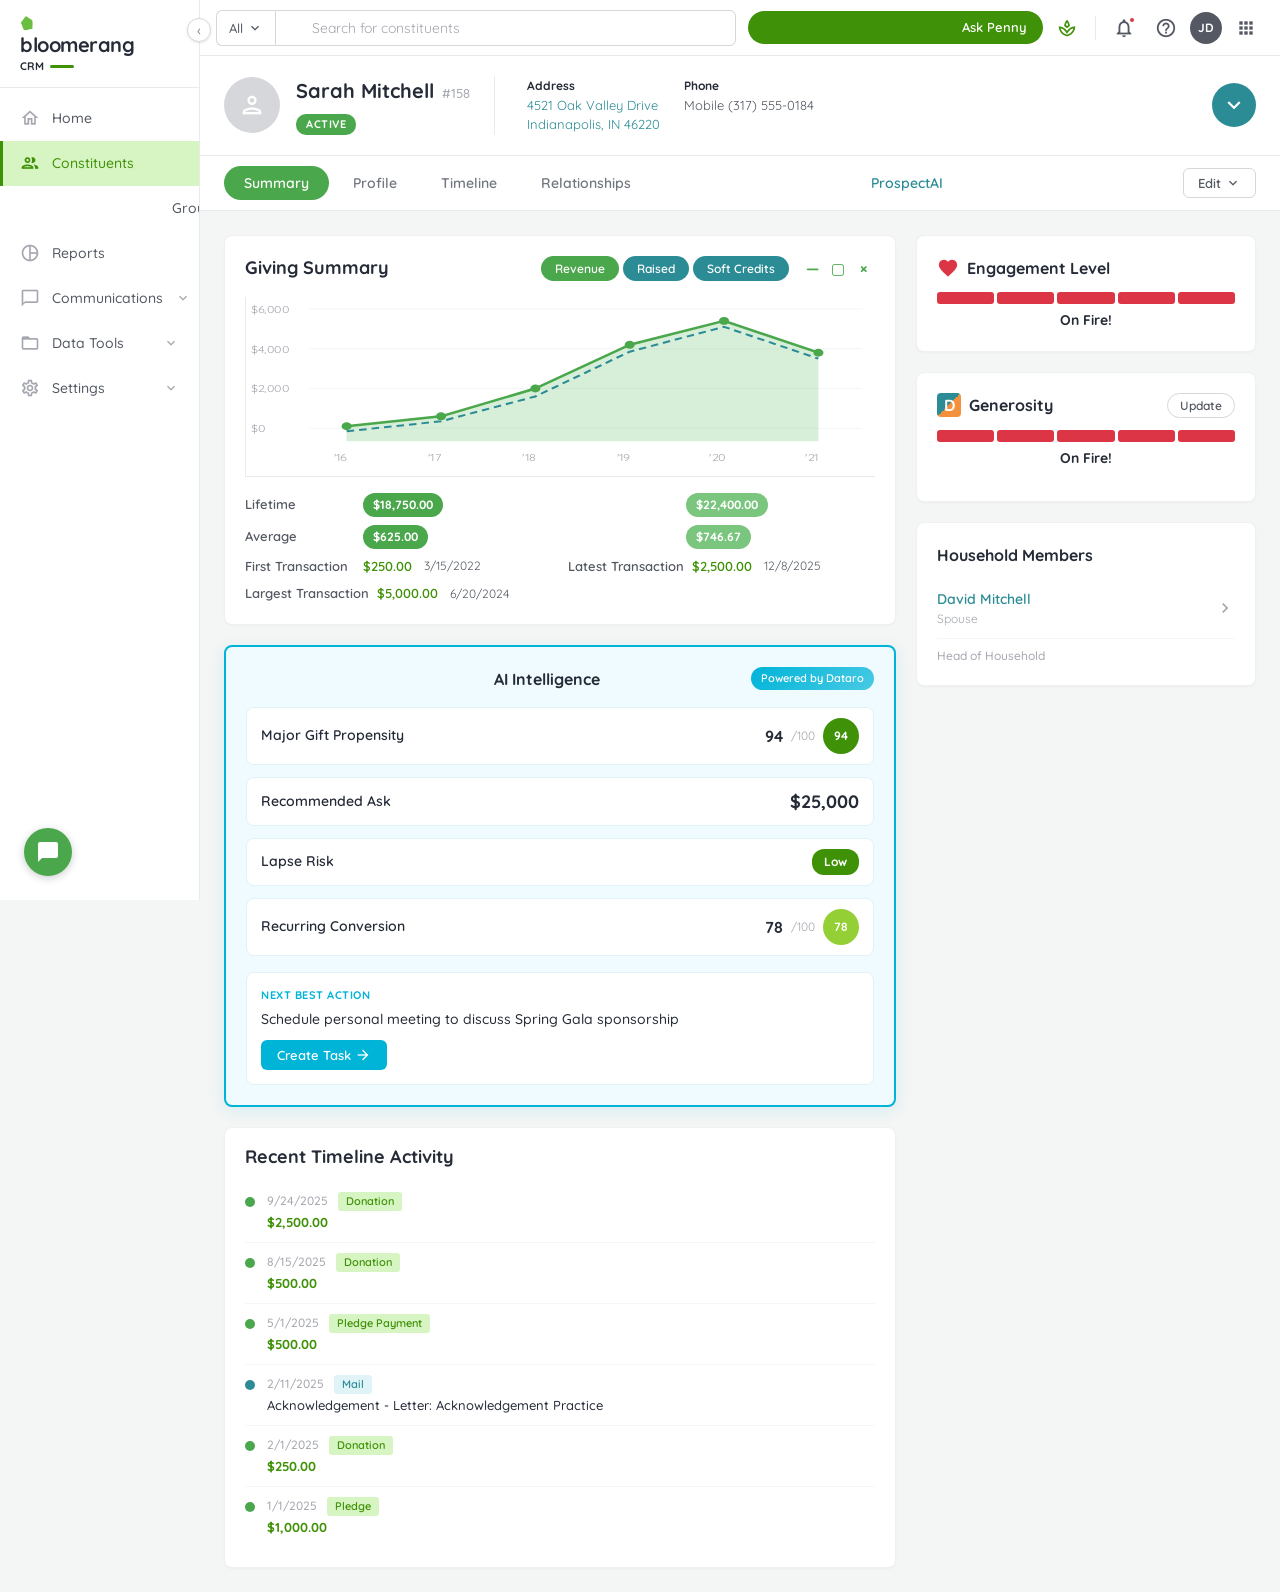
==== prototype/02_constituent.html @ a8619031 "Merge remote-tracking branch 'origin/claude/determined-albattani' into main" ====
<!DOCTYPE html>
<html lang="en">
<head>
<meta charset="UTF-8">
<meta name="viewport" content="width=device-width, initial-scale=1.0">
<title>Sarah Mitchell - Constituent | Bloomerang CRM</title>
<link href="https://fonts.googleapis.com/css2?family=Quicksand:wght@300;400;500;600;700&display=swap" rel="stylesheet">
<link href="https://fonts.googleapis.com/icon?family=Material+Icons+Outlined" rel="stylesheet">
<style>
/* ── RESET ── */
*, *::before, *::after { box-sizing: border-box; margin: 0; padding: 0; }
html { font-size: 16px; -webkit-font-smoothing: antialiased; }
body { font-family: 'Quicksand', system-ui, -apple-system, sans-serif; background: #f4f5f5; color: #252b37; line-height: 1.5; overflow-x: hidden; }
a { color: inherit; text-decoration: none; }
button { font-family: inherit; cursor: pointer; border: none; background: none; }
ul { list-style: none; }

/* ── SIDEBAR ── */
.sidebar {
  position: fixed; top: 0; left: 0; bottom: 0; width: 200px;
  background: #fff; border-right: 1px solid #e9eaeb; z-index: 1030;
  display: flex; flex-direction: column; transition: width 0.3s ease;
}
.sidebar-logo { padding: 16px 20px 12px; border-bottom: 1px solid #e9eaeb; }
.sidebar-logo .logo-text {
  font-size: 20px; font-weight: 700; color: #252b37; letter-spacing: -0.5px;
  position: relative; display: inline-block; padding-top: 14px;
}
.sidebar-logo .logo-text::before {
  content: '';
  position: absolute; top: 0; left: 1px;
  width: 12px; height: 14px;
  background: #6abf40;
  clip-path: polygon(50% 0%, 100% 40%, 85% 100%, 15% 100%, 0% 40%);
  transform: rotate(-10deg);
}
.sidebar-logo .logo-sub {
  font-size: 11px; font-weight: 700; color: #252b37; display: flex; align-items: center; gap: 6px; margin-top: -2px;
}
.sidebar-logo .logo-sub .bar { width: 24px; height: 3px; background: #3f9107; border-radius: 2px; }
.sidebar-collapse {
  position: absolute; top: 18px; right: -12px; width: 24px; height: 24px;
  background: #fff; border: 1px solid #d5d7da; border-radius: 50%;
  display: flex; align-items: center; justify-content: center; font-size: 14px; color: #717680;
  box-shadow: 0 1px 3px rgba(0,0,0,0.1); z-index: 10;
}
.sidebar-nav { flex: 1; padding: 8px 0; overflow-y: auto; }
.sidebar-nav li { position: relative; }
.sidebar-nav li a {
  display: flex; align-items: center; gap: 12px; padding: 12px 20px;
  font-size: 14px; font-weight: 500; color: #535862; transition: all 0.15s ease;
}
.sidebar-nav li a:hover { background: #f4f5f5; }
.sidebar-nav li a .material-icons-outlined { font-size: 20px; color: #a4a7ae; }
.sidebar-nav li.active a {
  background: #d7f5c3; color: #3f9107; border-left: 3px solid #3f9107;
  padding-left: 17px;
}
.sidebar-nav li.active a .material-icons-outlined { color: #3f9107; }
.sidebar-nav li a .chevron { margin-left: auto; font-size: 16px; color: #a4a7ae; }

/* ── TOP HEADER ── */
.top-header {
  position: fixed; top: 0; left: 200px; right: 0; height: 56px;
  background: #fff; border-bottom: 1px solid #e9eaeb; z-index: 1020;
  display: flex; align-items: center; padding: 0 16px; gap: 12px;
}
.search-wrapper {
  display: flex; align-items: center; flex: 1; max-width: 520px; gap: 0;
}
.search-type {
  padding: 7px 12px; border: 1px solid #d5d7da; border-right: none;
  border-radius: 6px 0 0 6px; background: #fff; font-size: 13px;
  color: #535862; display: flex; align-items: center; gap: 4px; height: 36px;
  font-family: inherit; font-weight: 500;
}
.search-bar {
  flex: 1; height: 36px; border: 1px solid #d5d7da; border-radius: 0 6px 6px 0;
  padding: 0 12px 0 36px; font-size: 14px; font-family: inherit;
  background: #fff; color: #252b37; position: relative;
}
.search-bar::placeholder { color: #a4a7ae; }
.search-icon {
  position: absolute; left: 168px; top: 50%; transform: translateY(-50%);
  color: #a4a7ae; font-size: 18px; pointer-events: none;
}
.header-right { display: flex; align-items: center; gap: 6px; margin-left: auto; }
.header-icon-btn {
  width: 36px; height: 36px; border-radius: 50%; display: flex;
  align-items: center; justify-content: center; color: #535862; position: relative;
}
.header-icon-btn:hover { background: #f4f5f5; }
.header-icon-btn .material-icons-outlined { font-size: 22px; }
.header-icon-btn.bloom-logo .material-icons-outlined { color: #3f9107; font-size: 20px; }
.notif-dot {
  position: absolute; top: 6px; right: 6px; width: 8px; height: 8px;
  background: #dc3545; border-radius: 50%; border: 2px solid #fff;
}
.ask-penny-btn {
  display: flex; align-items: center; gap: 6px; padding: 7px 16px;
  background: #3f9107; color: #fff; border-radius: 20px; font-size: 13px;
  font-weight: 600; font-family: inherit; transition: background 0.15s;
}
.ask-penny-btn:hover { background: #357a06; }
.ask-penny-btn .sparkle { font-size: 16px; }
.avatar-btn {
  width: 32px; height: 32px; border-radius: 50%; background: #535862;
  color: #fff; display: flex; align-items: center; justify-content: center;
  font-size: 12px; font-weight: 700;
}
.apps-grid-btn .material-icons-outlined { font-size: 20px; }

/* ── MAIN CONTENT ── */
.main-content {
  margin-left: 200px; margin-top: 56px; min-height: calc(100vh - 56px);
}

/* ── CONSTITUENT HEADER ── */
.constituent-header {
  background: #fff; border-bottom: 1px solid #e9eaeb; padding: 20px 24px;
  display: flex; align-items: center; gap: 16px;
}
.profile-avatar {
  width: 56px; height: 56px; border-radius: 50%; background: #d5d7da;
  display: flex; align-items: center; justify-content: center; flex-shrink: 0;
}
.profile-avatar .material-icons-outlined { font-size: 28px; color: #fff; }
.profile-info-name { flex: 0 0 auto; min-width: 160px; padding-right: 24px; border-right: 1px solid #e9eaeb; }
.profile-name-row { display: flex; align-items: baseline; gap: 8px; margin-bottom: 4px; }
.profile-name { font-size: 20px; font-weight: 700; color: #252b37; }
.profile-id { font-size: 13px; color: #a4a7ae; font-weight: 500; }
.profile-badge {
  display: inline-block; padding: 2px 10px; border-radius: 10px;
  font-size: 11px; font-weight: 700; color: #fff; text-transform: uppercase;
  letter-spacing: 0.5px;
}
.profile-badge.active { background: #4AA74B; }
.profile-badge.prospective { background: #2B8C96; }
.profile-detail-columns {
  display: flex; align-items: flex-start; gap: 24px; flex: 1; padding: 0 16px;
}
.profile-detail-col { font-size: 13px; color: #535862; line-height: 1.4; }
.profile-detail-col .label { font-size: 12px; font-weight: 700; color: #252b37; margin-bottom: 2px; }
.profile-detail-col a { color: #2B8C96; }
.profile-detail-col .bad-addr {
  display: inline-flex; align-items: center; gap: 3px;
  color: #dc3545; font-size: 12px; font-weight: 600;
}
.profile-dropdown {
  width: 44px; height: 44px; border-radius: 50%; background: #2B8C96;
  color: #fff; display: flex; align-items: center; justify-content: center;
  flex-shrink: 0; margin-left: auto;
}
.profile-dropdown .material-icons-outlined { font-size: 26px; }

/* ── TABS ── */
.tabs-bar {
  background: #fff; padding: 0 24px; display: flex; align-items: center;
  border-bottom: 1px solid #e9eaeb;
}
.tabs-list { display: flex; gap: 4px; padding: 10px 0; }
.tab-btn {
  padding: 8px 20px; border-radius: 20px; font-size: 14px; font-weight: 600;
  color: #717680; background: none; font-family: inherit; transition: all 0.15s;
}
.tab-btn:hover { background: #f4f5f5; color: #535862; }
.tab-btn.active { background: #4AA74B; color: #fff; }
.tab-btn.active:hover { background: #3f9107; }
.tab-btn.dataro-tab { color: #2B8C96; font-weight: 600; display: flex; align-items: center; gap: 4px; }
.tab-btn.dataro-tab .material-icons-outlined { color: #2B8C96; }
.tab-btn.dataro-tab.active { background: #2B8C96; color: #fff; }
.tab-btn.dataro-tab.active .material-icons-outlined { color: #fff; }
.tabs-right { margin-left: auto; display: flex; align-items: center; gap: 8px; }
.edit-dropdown-btn {
  padding: 6px 14px; border: 1px solid #d5d7da; border-radius: 6px;
  font-size: 13px; font-weight: 600; color: #535862; background: #fff;
  display: flex; align-items: center; gap: 4px; font-family: inherit;
}
.edit-dropdown-btn:hover { background: #f4f5f5; }

/* ── TAB PANELS ── */
.tab-panel { display: none; }
.tab-panel.active { display: block; }

/* ── SUMMARY TAB ── */
.summary-layout {
  display: grid; grid-template-columns: 1fr 340px; gap: 20px;
  padding: 24px; max-width: 1200px;
}

/* ── CARD BASE ── */
.card {
  background: #fff; border: 1px solid rgba(0,0,0,0.06); border-radius: 8px;
  box-shadow: 0 1px 2px rgba(0,0,0,0.03);
  padding: 20px; margin-bottom: 20px;
}
.card:last-child { margin-bottom: 0; }
.card-header {
  display: flex; align-items: center; justify-content: space-between;
  margin-bottom: 16px; line-height: 1;
}
.card-title { font-size: 18px; font-weight: 700; color: #252b37; }
.card-controls { display: flex; gap: 4px; }
.card-ctrl-btn {
  width: 22px; height: 22px; border-radius: 3px; display: flex;
  align-items: center; justify-content: center; color: #4AA74B; font-size: 15px; font-weight: 700;
  line-height: 1;
}
.card-ctrl-btn:hover { background: #d7f5c3; }

/* ── GIVING SUMMARY ── */
.toggle-pills { display: flex; gap: 4px; }
.toggle-pill {
  padding: 5px 14px; border-radius: 16px; font-size: 12px; font-weight: 600;
  color: #fff; font-family: inherit;
}
.toggle-pill.revenue { background: #4AA74B; }
.toggle-pill.raised { background: #2B8C96; }
.toggle-pill.soft-credits { background: #2B8C96; }

.chart-area {
  width: 100%; height: 180px; margin: 16px 0; position: relative;
  border-bottom: 1px solid #e9eaeb; border-left: 1px solid #e9eaeb;
}
.chart-svg { width: 100%; height: 100%; }

.metrics-grid {
  display: grid; grid-template-columns: 1fr 1fr; gap: 8px 16px; margin-top: 16px;
}
.metric-row { display: flex; align-items: center; gap: 8px; font-size: 13px; }
.metric-label { color: #535862; font-weight: 600; min-width: 110px; }
.metric-badge {
  padding: 3px 10px; border-radius: 12px; font-size: 12px; font-weight: 700;
  color: #fff;
}
.metric-badge.dark { background: #4AA74B; }
.metric-badge.light { background: #7BC67E; }
.metric-text { color: #3f9107; font-weight: 600; font-size: 13px; }
.metric-date { color: #535862; font-weight: 400; font-size: 12px; margin-left: 4px; }

/* ── DATARO INTELLIGENCE ── */
.dataro-card {
  background: #F0FBFF; border: 2px solid #00B4D8;
  border-radius: 8px; padding: 20px; margin-bottom: 20px;
  box-shadow: 0 4px 16px rgba(0,180,216,0.12);
}
.dataro-header {
  display: flex; align-items: center; gap: 8px; margin-bottom: 16px;
}
.dataro-header .sparkle-icon { font-size: 20px; color: #00B4D8; }
.dataro-header .title { font-size: 16px; font-weight: 700; color: #252b37; }
.dataro-badge {
  margin-left: auto; padding: 3px 10px; border-radius: 12px;
  background: linear-gradient(135deg, #00B4D8, #48CAE4);
  color: #fff; font-size: 11px; font-weight: 600;
}
.score-rows { display: flex; flex-direction: column; gap: 12px; }
.score-row {
  display: flex; align-items: center; justify-content: space-between;
  padding: 10px 14px; background: #fff; border-radius: 8px;
  border: 1px solid #e0f4f8;
}
.score-row .score-label { font-size: 14px; font-weight: 600; color: #252b37; }
.score-row .score-value { display: flex; align-items: center; gap: 8px; }
.score-circle {
  width: 36px; height: 36px; border-radius: 50%; display: flex;
  align-items: center; justify-content: center; font-size: 12px; font-weight: 700; color: #fff;
}
.score-circle.high { background: #3f9107; }
.score-circle.medium { background: #94cf35; }
.score-num { font-size: 16px; font-weight: 700; color: #252b37; }
.score-max { font-size: 12px; color: #a4a7ae; }
.score-pill {
  padding: 4px 12px; border-radius: 12px; font-size: 12px; font-weight: 700;
}
.score-pill.green { background: #3f9107; color: #fff; }
.score-amount { font-size: 18px; font-weight: 700; color: #252b37; }
.nba-box {
  margin-top: 16px; padding: 14px; background: #fff; border-radius: 8px;
  border: 1px solid #e0f4f8;
}
.nba-box .nba-label { font-size: 11px; color: #00B4D8; font-weight: 700; text-transform: uppercase; letter-spacing: 0.5px; margin-bottom: 6px; }
.nba-box .nba-text { font-size: 14px; color: #252b37; font-weight: 500; margin-bottom: 10px; }
.nba-btn {
  padding: 7px 16px; background: #00B4D8; color: #fff; border-radius: 6px;
  font-size: 13px; font-weight: 600; font-family: inherit; display: inline-flex;
  align-items: center; gap: 4px;
}
.nba-btn:hover { background: #0096B4; }

/* ── TIMELINE ACTIVITY ── */
.timeline-entry {
  display: flex; align-items: flex-start; gap: 12px; padding: 10px 0;
  border-bottom: 1px solid #f4f5f5;
}
.timeline-entry:last-child { border-bottom: none; }
.timeline-dot {
  width: 10px; height: 10px; border-radius: 50%; flex-shrink: 0; margin-top: 5px;
}
.timeline-dot.green { background: #4AA74B; }
.timeline-dot.teal { background: #2B8C96; }
.timeline-dot.blue { background: #2a80e4; }
.timeline-content { flex: 1; min-width: 0; }
.timeline-date-label { display: flex; align-items: center; gap: 10px; margin-bottom: 2px; }
.timeline-date { font-size: 12px; color: #a4a7ae; font-weight: 500; }
.timeline-type-badge {
  display: inline-block; padding: 1px 8px; border-radius: 3px; font-size: 11px; font-weight: 600;
}
.timeline-type-badge.donation { background: #d7f5c3; color: #3f9107; }
.timeline-type-badge.mail { background: #e0f4f8; color: #2B8C96; }
.timeline-type-badge.pledge { background: #d7f5c3; color: #3f9107; }
.timeline-desc { font-size: 13px; color: #252b37; font-weight: 500; }
.timeline-amount { color: #3f9107; font-weight: 700; }

/* ── RIGHT COLUMN WIDGETS ── */
.engagement-widget .eng-header {
  display: flex; align-items: center; gap: 8px; margin-bottom: 12px;
}
.eng-header .heart { color: #dc3545; font-size: 22px; }
.eng-header .title { font-size: 16px; font-weight: 700; color: #252b37; }
.eng-meter { display: flex; gap: 3px; margin-bottom: 6px; }
.eng-segment {
  flex: 1; height: 12px; border-radius: 3px; background: #e9eaeb;
}
.eng-segment.filled { background: #dc3545; }
.eng-segment.filled.cool { background: #2B8C96; }
.eng-status { font-size: 14px; font-weight: 700; color: #252b37; text-align: center; }

.generosity-widget .gen-header {
  display: flex; align-items: center; gap: 8px; margin-bottom: 12px;
}
.gen-header .ds-icon {
  width: 24px; height: 24px; border-radius: 4px; font-size: 16px; font-weight: 900;
  display: flex; align-items: center; justify-content: center;
  background: linear-gradient(135deg, #2B8C96 50%, #f4913c 50%); color: #fff;
}
.gen-header .title { font-size: 16px; font-weight: 700; color: #252b37; }
.gen-header .update-btn {
  margin-left: auto; padding: 4px 12px; border: 1px solid #d5d7da;
  border-radius: 16px; font-size: 12px; font-weight: 600; color: #535862;
  font-family: inherit;
}
.gen-header .update-btn:hover { background: #f4f5f5; }
.gen-meter { display: flex; gap: 3px; margin-bottom: 6px; }
.gen-segment {
  flex: 1; height: 12px; border-radius: 3px; background: #e9eaeb;
}
.gen-segment.filled { background: #dc3545; }
.gen-status { font-size: 14px; font-weight: 700; color: #252b37; text-align: center; margin-bottom: 12px; }
.gen-cta {
  display: block; width: 100%; padding: 10px; background: #2B8C96; color: #fff;
  border-radius: 6px; font-size: 14px; font-weight: 600; text-align: center;
  font-family: inherit;
}
.gen-cta:hover { background: #24757d; }

.household-widget .hh-header { font-size: 16px; font-weight: 700; color: #252b37; margin-bottom: 12px; }
.hh-member {
  display: flex; align-items: center; justify-content: space-between;
  padding: 10px 0; border-bottom: 1px solid #f4f5f5;
}
.hh-member-info .hh-name { font-size: 14px; font-weight: 600; color: #2B8C96; }
.hh-member-info .hh-rel { font-size: 12px; color: #a4a7ae; }
.hh-arrow { color: #a4a7ae; font-size: 20px; }
.hh-label { font-size: 12px; color: #a4a7ae; font-weight: 500; margin-top: 8px; }

/* ── FLOATING CHAT BUTTON ── */
.floating-chat-btn {
  position: fixed; bottom: 24px; left: 24px; width: 48px; height: 48px;
  border-radius: 50%; background: #4AA74B; color: #fff;
  display: flex; align-items: center; justify-content: center;
  box-shadow: 0 2px 8px rgba(0,0,0,0.2); z-index: 1040;
  border: none; cursor: pointer;
}
.floating-chat-btn:hover { background: #3f9107; }
.floating-chat-btn .material-icons-outlined { font-size: 24px; }

/* ── PROSPECT AI TAB ── */
.prospect-ai-layout { padding: 24px; max-width: 900px; }
.pai-header-card {
  background: linear-gradient(135deg, #F0FBFF 0%, #e6f7ff 100%);
  border: 2px solid #00B4D8; border-radius: 12px; padding: 24px;
  margin-bottom: 24px; position: relative;
  box-shadow: 0 4px 16px rgba(0,180,216,0.12);
}
.pai-header-card .pai-brand {
  display: flex; align-items: center; gap: 8px; margin-bottom: 12px;
}
.pai-header-card .pai-brand .sparkle { font-size: 28px; color: #00B4D8; }
.pai-header-card .pai-brand .title { font-size: 22px; font-weight: 700; color: #023E58; }
.pai-header-card .pai-brand .badge {
  margin-left: auto; padding: 4px 12px; border-radius: 12px;
  background: linear-gradient(135deg, #00B4D8, #48CAE4); color: #fff;
  font-size: 12px; font-weight: 600;
}
.pai-header-card .pai-subtitle { font-size: 14px; color: #535862; line-height: 1.6; }

.pai-section {
  background: #fff; border: 1px solid rgba(0,0,0,0.06); border-radius: 8px;
  box-shadow: 0 1px 2px rgba(0,0,0,0.03);
  margin-bottom: 16px;
}
.pai-section-header {
  padding: 14px 20px; display: flex; align-items: center; gap: 10px;
  cursor: pointer; user-select: none;
}
.pai-section-header:hover { background: #f8f9fa; }
.pai-section-header .material-icons-outlined { color: #00B4D8; font-size: 20px; }
.pai-section-header .section-title { font-size: 15px; font-weight: 700; color: #252b37; flex: 1; }
.pai-section-header .expand-icon { color: #a4a7ae; font-size: 20px; transition: transform 0.2s; }
.pai-section-header.open .expand-icon { transform: rotate(180deg); }
.pai-section-body { padding: 0 20px 16px; font-size: 14px; color: #535862; line-height: 1.6; }
.pai-section-body .source-link {
  color: #00B4D8; font-size: 11px; vertical-align: super; cursor: pointer; margin-left: 2px;
  position: relative; display: inline-block;
}
.pai-section-body .source-link .material-icons-outlined { font-size: 12px; }
.pai-section-body .source-link .source-tooltip {
  display: none; position: absolute; bottom: calc(100% + 6px); left: 50%; transform: translateX(-50%);
  background: #1a1d23; color: #fff; font-size: 12px; font-weight: 400; line-height: 1.4;
  padding: 8px 12px; border-radius: 8px; white-space: nowrap; z-index: 100;
  box-shadow: 0 4px 12px rgba(0,0,0,0.2); pointer-events: none;
}
.pai-section-body .source-link .source-tooltip::after {
  content: ''; position: absolute; top: 100%; left: 50%; transform: translateX(-50%);
  border: 5px solid transparent; border-top-color: #1a1d23;
}
.pai-section-body .source-link:hover .source-tooltip { display: block; }
.pai-section-body ul { padding-left: 18px; list-style: disc; }
.pai-section-body ul li { margin-bottom: 4px; }
.pai-section-body .tag {
  display: inline-block; padding: 2px 10px; border-radius: 12px;
  font-size: 12px; font-weight: 600; margin: 2px 4px 2px 0;
}
.pai-section-body .tag.green { background: #d7f5c3; color: #3f9107; }
.pai-section-body .tag.teal { background: #e0f4f8; color: #00B4D8; }
.pai-section-body .tag.gray { background: #f4f5f5; color: #535862; }
.pai-detail-row {
  display: flex; justify-content: space-between; padding: 6px 0;
  border-bottom: 1px solid #f4f5f5;
}
.pai-detail-row:last-child { border-bottom: none; }
.pai-detail-row .key { font-weight: 600; color: #252b37; }
.pai-detail-row .val { color: #535862; }
.pai-affinity-bar { display: flex; align-items: center; gap: 8px; margin: 4px 0; }
.pai-affinity-bar .bar-wrap { flex: 1; height: 8px; background: #e9eaeb; border-radius: 4px; max-width: 160px; }
.pai-affinity-bar .bar-fill { height: 100%; border-radius: 4px; background: #00B4D8; }
.pai-affinity-bar .pct { font-size: 13px; font-weight: 700; color: #252b37; min-width: 36px; }
.pai-article {
  padding: 10px 0; border-bottom: 1px solid #f4f5f5;
}
.pai-article:last-child { border-bottom: none; }
.pai-article .article-title { font-weight: 600; color: #00B4D8; cursor: pointer; }
.pai-article .article-meta { font-size: 12px; color: #a4a7ae; margin-top: 2px; }

.pai-footer {
  display: flex; align-items: center; gap: 12px; margin-top: 20px;
  padding-top: 16px; border-top: 1px solid #e9eaeb;
}
.pai-footer .btn-teal-outline {
  padding: 8px 20px; border: 2px solid #00B4D8; color: #00B4D8;
  border-radius: 6px; font-size: 13px; font-weight: 600; font-family: inherit;
}
.pai-footer .btn-teal-outline:hover { background: #F0FBFF; }
.pai-footer .btn-gray {
  padding: 8px 20px; border: 1px solid #d5d7da; color: #535862;
  border-radius: 6px; font-size: 13px; font-weight: 600; font-family: inherit; background: #fff;
}
.pai-footer .btn-gray:hover { background: #f4f5f5; }
.pai-footer .updated { margin-left: auto; font-size: 12px; color: #a4a7ae; }

/* ── PROFILE TAB PLACEHOLDER ── */
.placeholder-tab { padding: 60px 24px; text-align: center; color: #a4a7ae; font-size: 16px; }

/* ── HAMBURGER (hidden by default) ── */
.hamburger {
  display: none; align-items: center; justify-content: center;
  width: 44px; height: 44px; font-size: 24px; color: #535862;
  background: none; border: none; cursor: pointer; flex-shrink: 0;
  border-radius: 6px; transition: background .15s;
}
.hamburger:hover { background: #f4f5f5; }
.sidebar-overlay { display: none; position: fixed; inset: 0; background: rgba(0,0,0,0.3); z-index: 1999; }

/* ── RESPONSIVE ── */
@media (max-width: 768px) {
  .sidebar { width: 64px; }
  .sidebar .logo-text, .sidebar-nav li a span, .sidebar-nav li a .chevron, .sidebar-logo .logo-sub { display: none; }
  .sidebar-nav li a { justify-content: center; padding: 12px 0; }
  .sidebar-nav li.active a { padding-left: 0; border-left: 3px solid #3f9107; }
  .sidebar-collapse { display: none; }
  .top-header { left: 64px; }
  .main-content { margin-left: 64px; }
  .summary-layout { grid-template-columns: 1fr; }
  .constituent-header { flex-wrap: wrap; }
  .profile-detail-columns { gap: 12px; flex-wrap: wrap; }
  .profile-info-name { border-right: none; padding-right: 0; }
  .tabs-list { overflow-x: auto; -webkit-overflow-scrolling: touch; }
  .tab-btn { white-space: nowrap; flex-shrink: 0; }
  .card-controls { display: none; }
  .dataro-card { padding: 16px; }
  .metrics-grid { grid-template-columns: 1fr; }
}

@media (max-width: 480px) {
  .sidebar {
    position: fixed; top: 0; left: 0; bottom: 0; width: 200px;
    transform: translateX(-100%); transition: transform 0.3s ease; z-index: 2000;
  }
  .sidebar .logo-text, .sidebar-nav li a span, .sidebar-nav li a .chevron, .sidebar-logo .logo-sub { display: initial; }
  .sidebar-nav li a { justify-content: flex-start; padding: 12px 20px; }
  .sidebar-nav li.active a { padding-left: 17px; }
  .sidebar.open { transform: translateX(0); }
  .sidebar.open + .sidebar-overlay { display: block; }
  .hamburger { display: flex; }
  .top-header { left: 0; padding: 0 10px; }
  .main-content { margin-left: 0; -webkit-overflow-scrolling: touch; }
  .summary-layout { padding: 12px; gap: 12px; }
  .prospect-ai-layout { padding: 12px; }
  .constituent-header { flex-direction: column; text-align: center; gap: 12px; padding: 16px; }
  .profile-info-name { border-right: none; padding-right: 0; min-width: auto; }
  .profile-detail-columns { flex-direction: column; padding: 0; gap: 8px; }
  .profile-dropdown { margin-left: 0; }
  .tabs-list { overflow-x: auto; -webkit-overflow-scrolling: touch; gap: 2px; }
  .tab-btn { font-size: 13px; padding: 8px 14px; white-space: nowrap; flex-shrink: 0; min-height: 44px; }
  .tabs-right { display: none; }
  .card { padding: 16px; }
  .pai-header-card { padding: 16px; }
  .pai-header-card .pai-brand .title { font-size: 18px; }
  .pai-section-body { padding: 0 14px 14px; }
  .pai-footer { flex-wrap: wrap; gap: 8px; }
  .nba-btn { min-height: 44px; }
  .score-row { flex-wrap: wrap; gap: 8px; }
  .search-type { display: none; }
  .ask-penny-btn { padding: 7px 10px; font-size: 12px; }
  body { font-size: 14px; }
  .floating-chat-btn { bottom: 16px; left: 16px; padding-bottom: env(safe-area-inset-bottom); }
  .search-bar, input[type="text"], input[type="email"], input[type="search"] { font-size: 16px; }
}
</style>
</head>
<body>

<!-- ════════════ SIDEBAR ════════════ -->
<nav class="sidebar">
  <div class="sidebar-logo">
    <div class="logo-text">bloomerang</div>
    <div class="logo-sub">CRM <span class="bar"></span></div>
  </div>
  <button class="sidebar-collapse" title="Collapse sidebar">&lsaquo;</button>
  <ul class="sidebar-nav">
    <li><a href="01_home.html"><span class="material-icons-outlined">home</span><span>Home</span></a></li>
    <li class="active"><a href="02_constituent.html"><span class="material-icons-outlined">people</span><span>Constituents</span></a></li>
    <li><a href="#"><span class="material-icons-outlined">hexagon</span><span>Groups</span></a></li>
    <li><a href="05_reports.html"><span class="material-icons-outlined">pie_chart</span><span>Reports</span></a></li>
    <li><a href="#"><span class="material-icons-outlined">chat_bubble_outline</span><span>Communications</span><span class="material-icons-outlined chevron">expand_more</span></a></li>
    <li><a href="#"><span class="material-icons-outlined">folder_open</span><span>Data Tools</span><span class="material-icons-outlined chevron">expand_more</span></a></li>
    <li><a href="#"><span class="material-icons-outlined">settings</span><span>Settings</span><span class="material-icons-outlined chevron">expand_more</span></a></li>
  </ul>
</nav>
<div class="sidebar-overlay"></div>

<!-- ════════════ TOP HEADER ════════════ -->
<header class="top-header">
  <button class="hamburger" aria-label="Open menu">&#9776;</button>
  <div class="search-wrapper">
    <button class="search-type">All <span class="material-icons-outlined" style="font-size:16px">expand_more</span></button>
    <span class="material-icons-outlined search-icon">search</span>
    <input type="text" class="search-bar" placeholder="Search for constituents">
  </div>
  <div class="header-right">
    <a href="03_penny.html" class="ask-penny-btn"><span class="material-icons-outlined sparkle">auto_awesome</span> Ask Penny</a>
    <button class="header-icon-btn bloom-logo" title="Home"><span class="material-icons-outlined">spa</span></button>
    <span style="width:1px;height:24px;background:#e9eaeb;margin:0 4px;"></span>
    <button class="header-icon-btn" title="Notifications">
      <span class="material-icons-outlined">notifications_none</span>
      <span class="notif-dot"></span>
    </button>
    <button class="header-icon-btn" title="Help"><span class="material-icons-outlined">help_outline</span></button>
    <button class="avatar-btn" title="Jessica Davis">JD</button>
    <button class="header-icon-btn apps-grid-btn" title="Apps"><span class="material-icons-outlined">apps</span></button>
  </div>
</header>

<!-- ════════════ MAIN CONTENT ════════════ -->
<main class="main-content">

  <!-- ── CONSTITUENT HEADER ── -->
  <div class="constituent-header">
    <div class="profile-avatar">
      <span class="material-icons-outlined">person</span>
    </div>
    <div class="profile-info-name">
      <div class="profile-name-row">
        <span class="profile-name">Sarah Mitchell</span>
        <span class="profile-id">#158</span>
      </div>
      <span class="profile-badge active">ACTIVE</span>
    </div>
    <div class="profile-detail-columns">
      <div class="profile-detail-col">
        <div class="label">Address</div>
        <a href="#">4521 Oak Valley Drive<br>Indianapolis, IN 46220</a>
      </div>
      <div class="profile-detail-col">
        <div class="label">Phone</div>
        Mobile (317) 555-0184
      </div>
    </div>
    <button class="profile-dropdown"><span class="material-icons-outlined">expand_more</span></button>
  </div>

  <!-- ── TAB BAR ── -->
  <div class="tabs-bar">
    <div class="tabs-list">
      <button class="tab-btn active" data-tab="summary">Summary</button>
      <button class="tab-btn" data-tab="profile">Profile</button>
      <button class="tab-btn" data-tab="timeline">Timeline</button>
      <button class="tab-btn" data-tab="relationships">Relationships</button>
      <button class="tab-btn dataro-tab" data-tab="prospectai"><span class="material-icons-outlined" style="font-size:16px">auto_awesome</span> ProspectAI</button>
    </div>
    <div class="tabs-right">
      <button class="edit-dropdown-btn">Edit <span class="material-icons-outlined" style="font-size:16px">expand_more</span></button>
    </div>
  </div>

  <!-- ══════════════════════════════════════════════ -->
  <!-- ── SUMMARY TAB ── -->
  <!-- ══════════════════════════════════════════════ -->
  <div class="tab-panel active" id="tab-summary">
    <div class="summary-layout">

      <!-- ── LEFT COLUMN ── -->
      <div class="summary-left">

        <!-- Giving Summary -->
        <div class="card">
          <div class="card-header">
            <span class="card-title">Giving Summary</span>
            <div style="display:flex;align-items:center;gap:12px;">
              <div class="toggle-pills">
                <button class="toggle-pill revenue">Revenue</button>
                <button class="toggle-pill raised">Raised</button>
                <button class="toggle-pill soft-credits">Soft Credits</button>
              </div>
              <div class="card-controls">
                <button class="card-ctrl-btn" title="Minimize">&mdash;</button>
                <button class="card-ctrl-btn" title="Maximize">&#9634;</button>
                <button class="card-ctrl-btn" title="Close">&times;</button>
              </div>
            </div>
          </div>
          <!-- Chart -->
          <div class="chart-area">
            <svg class="chart-svg" viewBox="0 0 500 180" preserveAspectRatio="none">
              <!-- Y axis labels -->
              <text x="4" y="16" font-size="10" fill="#a4a7ae" font-family="Quicksand">$6,000</text>
              <text x="4" y="56" font-size="10" fill="#a4a7ae" font-family="Quicksand">$4,000</text>
              <text x="4" y="96" font-size="10" fill="#a4a7ae" font-family="Quicksand">$2,000</text>
              <text x="4" y="136" font-size="10" fill="#a4a7ae" font-family="Quicksand">$0</text>
              <!-- Grid lines -->
              <line x1="50" y1="12" x2="490" y2="12" stroke="#f4f5f5" stroke-width="1"/>
              <line x1="50" y1="52" x2="490" y2="52" stroke="#f4f5f5" stroke-width="1"/>
              <line x1="50" y1="92" x2="490" y2="92" stroke="#f4f5f5" stroke-width="1"/>
              <line x1="50" y1="132" x2="490" y2="132" stroke="#f4f5f5" stroke-width="1"/>
              <!-- Green area fill -->
              <polygon points="80,130 155,120 230,92 305,48 380,24 455,56 455,145 80,145" fill="rgba(122,198,126,0.3)" stroke="none"/>
              <!-- Green solid line (Revenue) -->
              <polyline points="80,130 155,120 230,92 305,48 380,24 455,56" fill="none" stroke="#4AA74B" stroke-width="2.5" stroke-linejoin="round" stroke-linecap="round"/>
              <!-- Blue dashed line (Raised) -->
              <polyline points="80,135 155,125 230,100 305,55 380,30 455,62" fill="none" stroke="#2B8C96" stroke-width="2" stroke-dasharray="6,4" stroke-linejoin="round"/>
              <!-- Data points -->
              <circle cx="80" cy="130" r="4" fill="#4AA74B"/>
              <circle cx="155" cy="120" r="4" fill="#4AA74B"/>
              <circle cx="230" cy="92" r="4" fill="#4AA74B"/>
              <circle cx="305" cy="48" r="4" fill="#4AA74B"/>
              <circle cx="380" cy="24" r="4" fill="#4AA74B"/>
              <circle cx="455" cy="56" r="4" fill="#4AA74B"/>
              <!-- X axis labels -->
              <text x="75" y="165" font-size="10" fill="#a4a7ae" font-family="Quicksand" text-anchor="middle">'16</text>
              <text x="150" y="165" font-size="10" fill="#a4a7ae" font-family="Quicksand" text-anchor="middle">'17</text>
              <text x="225" y="165" font-size="10" fill="#a4a7ae" font-family="Quicksand" text-anchor="middle">'18</text>
              <text x="300" y="165" font-size="10" fill="#a4a7ae" font-family="Quicksand" text-anchor="middle">'19</text>
              <text x="375" y="165" font-size="10" fill="#a4a7ae" font-family="Quicksand" text-anchor="middle">'20</text>
              <text x="450" y="165" font-size="10" fill="#a4a7ae" font-family="Quicksand" text-anchor="middle">'21</text>
            </svg>
          </div>
          <!-- Metrics -->
          <div class="metrics-grid">
            <div class="metric-row"><span class="metric-label">Lifetime</span><span class="metric-badge dark">$18,750.00</span></div>
            <div class="metric-row"><span class="metric-label"></span><span class="metric-badge light">$22,400.00</span></div>
            <div class="metric-row"><span class="metric-label">Average</span><span class="metric-badge dark">$625.00</span></div>
            <div class="metric-row"><span class="metric-label"></span><span class="metric-badge light">$746.67</span></div>
            <div class="metric-row"><span class="metric-label">First Transaction</span><span class="metric-text">$250.00</span><span class="metric-date">3/15/2022</span></div>
            <div class="metric-row"><span class="metric-label">Latest Transaction</span><span class="metric-text">$2,500.00</span><span class="metric-date">12/8/2025</span></div>
            <div class="metric-row"><span class="metric-label">Largest Transaction</span><span class="metric-text">$5,000.00</span><span class="metric-date">6/20/2024</span></div>
          </div>
        </div>

        <!-- Dataro Intelligence Panel -->
        <div class="dataro-card">
          <div class="dataro-header">
            <span class="material-icons-outlined sparkle-icon">auto_awesome</span>
            <span class="title">AI Intelligence</span>
            <span class="dataro-badge">Powered by Dataro</span>
          </div>
          <div class="score-rows">
            <div class="score-row">
              <span class="score-label">Major Gift Propensity</span>
              <div class="score-value">
                <span class="score-num">94</span><span class="score-max">/100</span>
                <span class="score-circle high">94</span>
              </div>
            </div>
            <div class="score-row">
              <span class="score-label">Recommended Ask</span>
              <div class="score-value">
                <span class="score-amount">$25,000</span>
              </div>
            </div>
            <div class="score-row">
              <span class="score-label">Lapse Risk</span>
              <div class="score-value">
                <span class="score-pill green">Low</span>
              </div>
            </div>
            <div class="score-row">
              <span class="score-label">Recurring Conversion</span>
              <div class="score-value">
                <span class="score-num">78</span><span class="score-max">/100</span>
                <span class="score-circle medium">78</span>
              </div>
            </div>
          </div>
          <div class="nba-box">
            <div class="nba-label">Next Best Action</div>
            <div class="nba-text">Schedule personal meeting to discuss Spring Gala sponsorship</div>
            <button class="nba-btn">Create Task <span class="material-icons-outlined" style="font-size:16px">arrow_forward</span></button>
          </div>
        </div>

        <!-- Recent Timeline Activity -->
        <div class="card">
          <div class="card-header">
            <span class="card-title">Recent Timeline Activity</span>
          </div>
          <div class="timeline-entry">
            <div class="timeline-dot green"></div>
            <div class="timeline-content">
              <div class="timeline-date-label">
                <span class="timeline-date">9/24/2025</span>
                <span class="timeline-type-badge donation">Donation</span>
              </div>
              <div class="timeline-desc"><span class="timeline-amount">$2,500.00</span></div>
            </div>
          </div>
          <div class="timeline-entry">
            <div class="timeline-dot green"></div>
            <div class="timeline-content">
              <div class="timeline-date-label">
                <span class="timeline-date">8/15/2025</span>
                <span class="timeline-type-badge donation">Donation</span>
              </div>
              <div class="timeline-desc"><span class="timeline-amount">$500.00</span></div>
            </div>
          </div>
          <div class="timeline-entry">
            <div class="timeline-dot green"></div>
            <div class="timeline-content">
              <div class="timeline-date-label">
                <span class="timeline-date">5/1/2025</span>
                <span class="timeline-type-badge pledge">Pledge Payment</span>
              </div>
              <div class="timeline-desc"><span class="timeline-amount">$500.00</span></div>
            </div>
          </div>
          <div class="timeline-entry">
            <div class="timeline-dot teal"></div>
            <div class="timeline-content">
              <div class="timeline-date-label">
                <span class="timeline-date">2/11/2025</span>
                <span class="timeline-type-badge mail">Mail</span>
              </div>
              <div class="timeline-desc">Acknowledgement - Letter: Acknowledgement Practice</div>
            </div>
          </div>
          <div class="timeline-entry">
            <div class="timeline-dot green"></div>
            <div class="timeline-content">
              <div class="timeline-date-label">
                <span class="timeline-date">2/1/2025</span>
                <span class="timeline-type-badge donation">Donation</span>
              </div>
              <div class="timeline-desc"><span class="timeline-amount">$250.00</span></div>
            </div>
          </div>
          <div class="timeline-entry">
            <div class="timeline-dot green"></div>
            <div class="timeline-content">
              <div class="timeline-date-label">
                <span class="timeline-date">1/1/2025</span>
                <span class="timeline-type-badge pledge">Pledge</span>
              </div>
              <div class="timeline-desc"><span class="timeline-amount">$1,000.00</span></div>
            </div>
          </div>
        </div>
      </div>

      <!-- ── RIGHT COLUMN ── -->
      <div class="summary-right">

        <!-- Engagement Level -->
        <div class="card engagement-widget">
          <div class="eng-header">
            <span class="material-icons-outlined heart">favorite</span>
            <span class="title">Engagement Level</span>
          </div>
          <div class="eng-meter">
            <div class="eng-segment filled"></div>
            <div class="eng-segment filled"></div>
            <div class="eng-segment filled"></div>
            <div class="eng-segment filled"></div>
            <div class="eng-segment filled"></div>
          </div>
          <div class="eng-status">On Fire!</div>
        </div>

        <!-- Generosity -->
        <div class="card generosity-widget">
          <div class="gen-header">
            <div class="ds-icon">D</div>
            <span class="title">Generosity</span>
            <button class="update-btn">Update</button>
          </div>
          <div class="gen-meter">
            <div class="gen-segment filled"></div>
            <div class="gen-segment filled"></div>
            <div class="gen-segment filled"></div>
            <div class="gen-segment filled"></div>
            <div class="gen-segment filled"></div>
          </div>
          <div class="gen-status">On Fire!</div>
        </div>

        <!-- Household Members -->
        <div class="card household-widget">
          <div class="hh-header">Household Members</div>
          <div class="hh-member">
            <div class="hh-member-info">
              <div class="hh-name">David Mitchell</div>
              <div class="hh-rel">Spouse</div>
            </div>
            <span class="material-icons-outlined hh-arrow">chevron_right</span>
          </div>
          <div class="hh-label">Head of Household</div>
        </div>
      </div>
    </div>
  </div>

  <!-- ══════════════════════════════════════════════ -->
  <!-- ── PROFILE TAB ── -->
  <!-- ══════════════════════════════════════════════ -->
  <div class="tab-panel" id="tab-profile">
    <div class="placeholder-tab">
      <span class="material-icons-outlined" style="font-size:48px;display:block;margin-bottom:12px;">person</span>
      Profile information for Sarah Mitchell
    </div>
  </div>

  <!-- ══════════════════════════════════════════════ -->
  <!-- ── TIMELINE TAB ── -->
  <!-- ══════════════════════════════════════════════ -->
  <div class="tab-panel" id="tab-timeline">
    <div class="placeholder-tab">
      <span class="material-icons-outlined" style="font-size:48px;display:block;margin-bottom:12px;">timeline</span>
      Timeline view for Sarah Mitchell
    </div>
  </div>

  <!-- ══════════════════════════════════════════════ -->
  <!-- ── RELATIONSHIPS TAB ── -->
  <!-- ══════════════════════════════════════════════ -->
  <div class="tab-panel" id="tab-relationships">
    <div class="placeholder-tab">
      <span class="material-icons-outlined" style="font-size:48px;display:block;margin-bottom:12px;">group</span>
      Relationships for Sarah Mitchell
    </div>
  </div>

  <!-- ══════════════════════════════════════════════ -->
  <!-- ── PROSPECT AI TAB ── -->
  <!-- ══════════════════════════════════════════════ -->
  <div class="tab-panel" id="tab-prospectai">
    <div class="prospect-ai-layout">

      <!-- Header Card -->
      <div class="pai-header-card">
        <div class="pai-brand">
          <span class="material-icons-outlined sparkle">auto_awesome</span>
          <span class="title">ProspectAI Report</span>
          <span class="badge">Powered by Dataro</span>
        </div>
        <div class="pai-subtitle">Comprehensive prospect intelligence for <strong>Sarah Mitchell</strong>. Data compiled from public records, philanthropic databases, and proprietary Dataro models.</div>
      </div>

      <!-- Executive Summary -->
      <div class="pai-section">
        <div class="pai-section-header open" onclick="toggleSection(this)">
          <span class="material-icons-outlined">summarize</span>
          <span class="section-title">Executive Summary</span>
          <span class="material-icons-outlined expand-icon">expand_more</span>
        </div>
        <div class="pai-section-body">
          Sarah Mitchell is a high-capacity prospect with strong philanthropic alignment to your organization's mission. As a Board Member at Riverside Corp and active community leader, she demonstrates both the financial capacity and personal motivation for a transformative gift.<a class="source-link"><span class="material-icons-outlined">link</span><span class="source-tooltip">LinkedIn &bull; Riverside Corp Board Page</span></a> Her giving trajectory has been consistently upward, with a lifetime giving total of $18,750 to your organization and an estimated $200,000+ in annual philanthropic commitments across all causes.<a class="source-link"><span class="material-icons-outlined">link</span><span class="source-tooltip">Internal CRM &bull; Giving History</span></a>
        </div>
      </div>

      <!-- Capacity Assessment -->
      <div class="pai-section">
        <div class="pai-section-header open" onclick="toggleSection(this)">
          <span class="material-icons-outlined">account_balance_wallet</span>
          <span class="section-title">Capacity Assessment</span>
          <span class="material-icons-outlined expand-icon">expand_more</span>
        </div>
        <div class="pai-section-body">
          <div class="pai-detail-row"><span class="key">Estimated Wealth</span><span class="val">$500K+ <a class="source-link"><span class="material-icons-outlined">link</span><span class="source-tooltip">Wealth Engine &bull; Wealth Screening</span></a></span></div>
          <div class="pai-detail-row"><span class="key">Real Estate Holdings</span><span class="val">$1.2M (primary residence, Indianapolis) <a class="source-link"><span class="material-icons-outlined">link</span><span class="source-tooltip">Marion County Assessor &bull; Property Records</span></a></span></div>
          <div class="pai-detail-row"><span class="key">Stock Holdings</span><span class="val">Detected &mdash; SEC filings indicate equity positions <a class="source-link"><span class="material-icons-outlined">link</span><span class="source-tooltip">SEC EDGAR &bull; Insider Filings</span></a></span></div>
          <div class="pai-detail-row"><span class="key">Estimated Gift Capacity</span><span class="val"><strong style="color:#3f9107">$25,000 &ndash; $50,000</strong></span></div>
          <div class="pai-detail-row"><span class="key">Giving Capacity Rating</span><span class="val"><span class="tag green">High</span></span></div>
        </div>
      </div>

      <!-- Affinity Assessment -->
      <div class="pai-section">
        <div class="pai-section-header open" onclick="toggleSection(this)">
          <span class="material-icons-outlined">volunteer_activism</span>
          <span class="section-title">Affinity Assessment</span>
          <span class="material-icons-outlined expand-icon">expand_more</span>
        </div>
        <div class="pai-section-body">
          <div class="pai-affinity-bar">
            <span style="min-width:140px;font-weight:600;color:#252b37">Education</span>
            <div class="bar-wrap"><div class="bar-fill" style="width:92%"></div></div>
            <span class="pct">92%</span>
            <a class="source-link"><span class="material-icons-outlined">link</span><span class="source-tooltip">Dataro Model &bull; Affinity Scoring</span></a>
          </div>
          <div class="pai-affinity-bar">
            <span style="min-width:140px;font-weight:600;color:#252b37">Youth Development</span>
            <div class="bar-wrap"><div class="bar-fill" style="width:88%"></div></div>
            <span class="pct">88%</span>
            <a class="source-link"><span class="material-icons-outlined">link</span><span class="source-tooltip">Dataro Model &bull; Affinity Scoring</span></a>
          </div>
          <div class="pai-affinity-bar">
            <span style="min-width:140px;font-weight:600;color:#252b37">Arts &amp; Culture</span>
            <div class="bar-wrap"><div class="bar-fill" style="width:75%"></div></div>
            <span class="pct">75%</span>
            <a class="source-link"><span class="material-icons-outlined">link</span><span class="source-tooltip">Dataro Model &bull; Affinity Scoring</span></a>
          </div>
        </div>
      </div>

      <!-- Professional Background -->
      <div class="pai-section">
        <div class="pai-section-header open" onclick="toggleSection(this)">
          <span class="material-icons-outlined">business_center</span>
          <span class="section-title">Professional Background</span>
          <span class="material-icons-outlined expand-icon">expand_more</span>
        </div>
        <div class="pai-section-body">
          <div class="pai-detail-row"><span class="key">Current Role</span><span class="val">Board Member, Riverside Corp <a class="source-link"><span class="material-icons-outlined">link</span><span class="source-tooltip">LinkedIn &bull; Professional Profile</span></a></span></div>
          <div class="pai-detail-row"><span class="key">Previous Role</span><span class="val">VP of Operations, TechVentures Inc. <a class="source-link"><span class="material-icons-outlined">link</span><span class="source-tooltip">LinkedIn &bull; Employment History</span></a></span></div>
          <div class="pai-detail-row"><span class="key">Industry</span><span class="val">Technology / Corporate Leadership</span></div>
          <div class="pai-detail-row"><span class="key">Board Memberships</span><span class="val">Riverside Corp, Indianapolis Arts Council, Youth Forward Initiative <a class="source-link"><span class="material-icons-outlined">link</span><span class="source-tooltip">IN Secretary of State &bull; Corporate Filings</span></a></span></div>
        </div>
      </div>

      <!-- Philanthropic History -->
      <div class="pai-section">
        <div class="pai-section-header open" onclick="toggleSection(this)">
          <span class="material-icons-outlined">card_giftcard</span>
          <span class="section-title">Philanthropic History</span>
          <span class="material-icons-outlined expand-icon">expand_more</span>
        </div>
        <div class="pai-section-body">
          <p style="margin-bottom:8px;">Known giving to <strong>15+ organizations</strong>, demonstrating broad philanthropic engagement.<a class="source-link"><span class="material-icons-outlined">link</span><span class="source-tooltip">IRS Form 990 &bull; Public Filings</span></a></p>
          <div class="pai-detail-row"><span class="key">Largest Known Gift</span><span class="val">$50,000 &mdash; Indianapolis Arts Council (2024) <a class="source-link"><span class="material-icons-outlined">link</span><span class="source-tooltip">Indianapolis Arts Council &bull; Annual Report 2024</span></a></span></div>
          <div class="pai-detail-row"><span class="key">Annual Giving (est.)</span><span class="val">$200,000+ across all organizations</span></div>
          <div class="pai-detail-row"><span class="key">Giving Pattern</span><span class="val">Year-end concentration, responsive to events</span></div>
          <div style="margin-top:8px;">
            <span class="tag teal">Education</span>
            <span class="tag teal">Arts</span>
            <span class="tag teal">Youth</span>
            <span class="tag gray">Healthcare</span>
            <span class="tag gray">Community Dev</span>
          </div>
        </div>
      </div>

      <!-- News & Media -->
      <div class="pai-section">
        <div class="pai-section-header open" onclick="toggleSection(this)">
          <span class="material-icons-outlined">newspaper</span>
          <span class="section-title">News &amp; Media</span>
          <span class="material-icons-outlined expand-icon">expand_more</span>
        </div>
        <div class="pai-section-body">
          <div class="pai-article">
            <div class="article-title">"Riverside Corp Announces Community Investment Initiative"<a class="source-link"><span class="material-icons-outlined">link</span><span class="source-tooltip">Indianapolis Business Journal &bull; Feb 12, 2026</span></a></div>
            <div class="article-meta">Indianapolis Business Journal &bull; February 12, 2026</div>
          </div>
          <div class="pai-article">
            <div class="article-title">"Local Leaders Honored at Youth Forward Gala"<a class="source-link"><span class="material-icons-outlined">link</span><span class="source-tooltip">IndyStar &bull; Nov 8, 2025</span></a></div>
            <div class="article-meta">IndyStar &bull; November 8, 2025</div>
          </div>
        </div>
      </div>

      <!-- Due Diligence -->
      <div class="pai-section">
        <div class="pai-section-header open" onclick="toggleSection(this)">
          <span class="material-icons-outlined">verified_user</span>
          <span class="section-title">Due Diligence</span>
          <span class="material-icons-outlined expand-icon">expand_more</span>
        </div>
        <div class="pai-section-body">
          <div style="display:flex;align-items:center;gap:8px;padding:8px 0;">
            <span class="material-icons-outlined" style="color:#3f9107;font-size:20px;">check_circle</span>
            <span style="font-weight:600;color:#3f9107;">No adverse findings</span>
            <a class="source-link"><span class="material-icons-outlined">link</span><span class="source-tooltip">LexisNexis &bull; Public Records Screening</span></a>
          </div>
          <p>No litigation, regulatory issues, or negative media coverage identified in public records screening.</p>
        </div>
      </div>

      <!-- Family & Connections -->
      <div class="pai-section">
        <div class="pai-section-header open" onclick="toggleSection(this)">
          <span class="material-icons-outlined">family_restroom</span>
          <span class="section-title">Family &amp; Connections</span>
          <span class="material-icons-outlined expand-icon">expand_more</span>
        </div>
        <div class="pai-section-body">
          <div class="pai-detail-row"><span class="key">Spouse</span><span class="val">David Mitchell (also a donor in your database) <a class="source-link"><span class="material-icons-outlined">link</span><span class="source-tooltip">Internal CRM &bull; Household Records</span></a></span></div>
          <div class="pai-detail-row"><span class="key">Children</span><span class="val">2 children (school-age)</span></div>
          <div class="pai-detail-row"><span class="key">Key Connections</span><span class="val">Robert Chen (Riverside Corp CEO), Lisa Park (Indianapolis Arts Council ED) <a class="source-link"><span class="material-icons-outlined">link</span><span class="source-tooltip">LinkedIn &bull; Mutual Connections</span></a></span></div>
        </div>
      </div>

      <!-- Interests & Conversation Starters -->
      <div class="pai-section">
        <div class="pai-section-header open" onclick="toggleSection(this)">
          <span class="material-icons-outlined">interests</span>
          <span class="section-title">Interests &amp; Conversation Starters</span>
          <span class="material-icons-outlined expand-icon">expand_more</span>
        </div>
        <div class="pai-section-body">
          <ul>
            <li><strong>Tennis</strong> &mdash; Active member at Indianapolis Racquet Club <a class="source-link"><span class="material-icons-outlined">link</span><span class="source-tooltip">Indianapolis Racquet Club &bull; Member Directory</span></a></li>
            <li><strong>Opera</strong> &mdash; Season subscriber at Indianapolis Opera <a class="source-link"><span class="material-icons-outlined">link</span><span class="source-tooltip">Indianapolis Opera &bull; Donor Recognition</span></a></li>
            <li><strong>Youth Mentoring</strong> &mdash; Volunteer mentor through Youth Forward Initiative <a class="source-link"><span class="material-icons-outlined">link</span><span class="source-tooltip">Youth Forward Initiative &bull; Volunteer Page</span></a></li>
          </ul>
        </div>
      </div>

      <!-- Footer -->
      <div class="pai-footer">
        <button class="btn-teal-outline">Regenerate Report</button>
        <button class="btn-gray">Export PDF</button>
        <span class="updated">Last updated: Mar 25, 2026</span>
      </div>

    </div>
  </div>

</main>

<!-- ════════════ FLOATING CHAT BUTTON ════════════ -->
<button class="floating-chat-btn" title="Chat">
  <span class="material-icons-outlined">chat_bubble</span>
</button>

<!-- ════════════ JAVASCRIPT ════════════ -->
<script>
// Tab switching
document.querySelectorAll('.tab-btn').forEach(btn => {
  btn.addEventListener('click', function() {
    const tab = this.getAttribute('data-tab');
    // Navigate to dedicated pages for profile and timeline
    if (tab === 'profile') { window.location.href = '05_constituent_profile.html'; return; }
    if (tab === 'timeline') { window.location.href = '06_constituent_timeline.html'; return; }
    // Remove active from all tabs and panels
    document.querySelectorAll('.tab-btn').forEach(b => b.classList.remove('active'));
    document.querySelectorAll('.tab-panel').forEach(p => p.classList.remove('active'));
    // Set active
    this.classList.add('active');
    const tabId = 'tab-' + tab;
    document.getElementById(tabId).classList.add('active');
  });
});

// Section toggle (ProspectAI)
function toggleSection(header) {
  header.classList.toggle('open');
  const body = header.nextElementSibling;
  if (header.classList.contains('open')) {
    body.style.display = 'block';
  } else {
    body.style.display = 'none';
  }
}

// Hamburger menu
(function(){
  var hamburger = document.querySelector('.hamburger');
  var sidebar = document.querySelector('.sidebar');
  var overlay = document.querySelector('.sidebar-overlay');
  if (hamburger) {
    hamburger.addEventListener('click', function() { sidebar.classList.toggle('open'); });
  }
  if (overlay) {
    overlay.addEventListener('click', function() { sidebar.classList.remove('open'); });
  }
})();
</script>
</body>
</html>
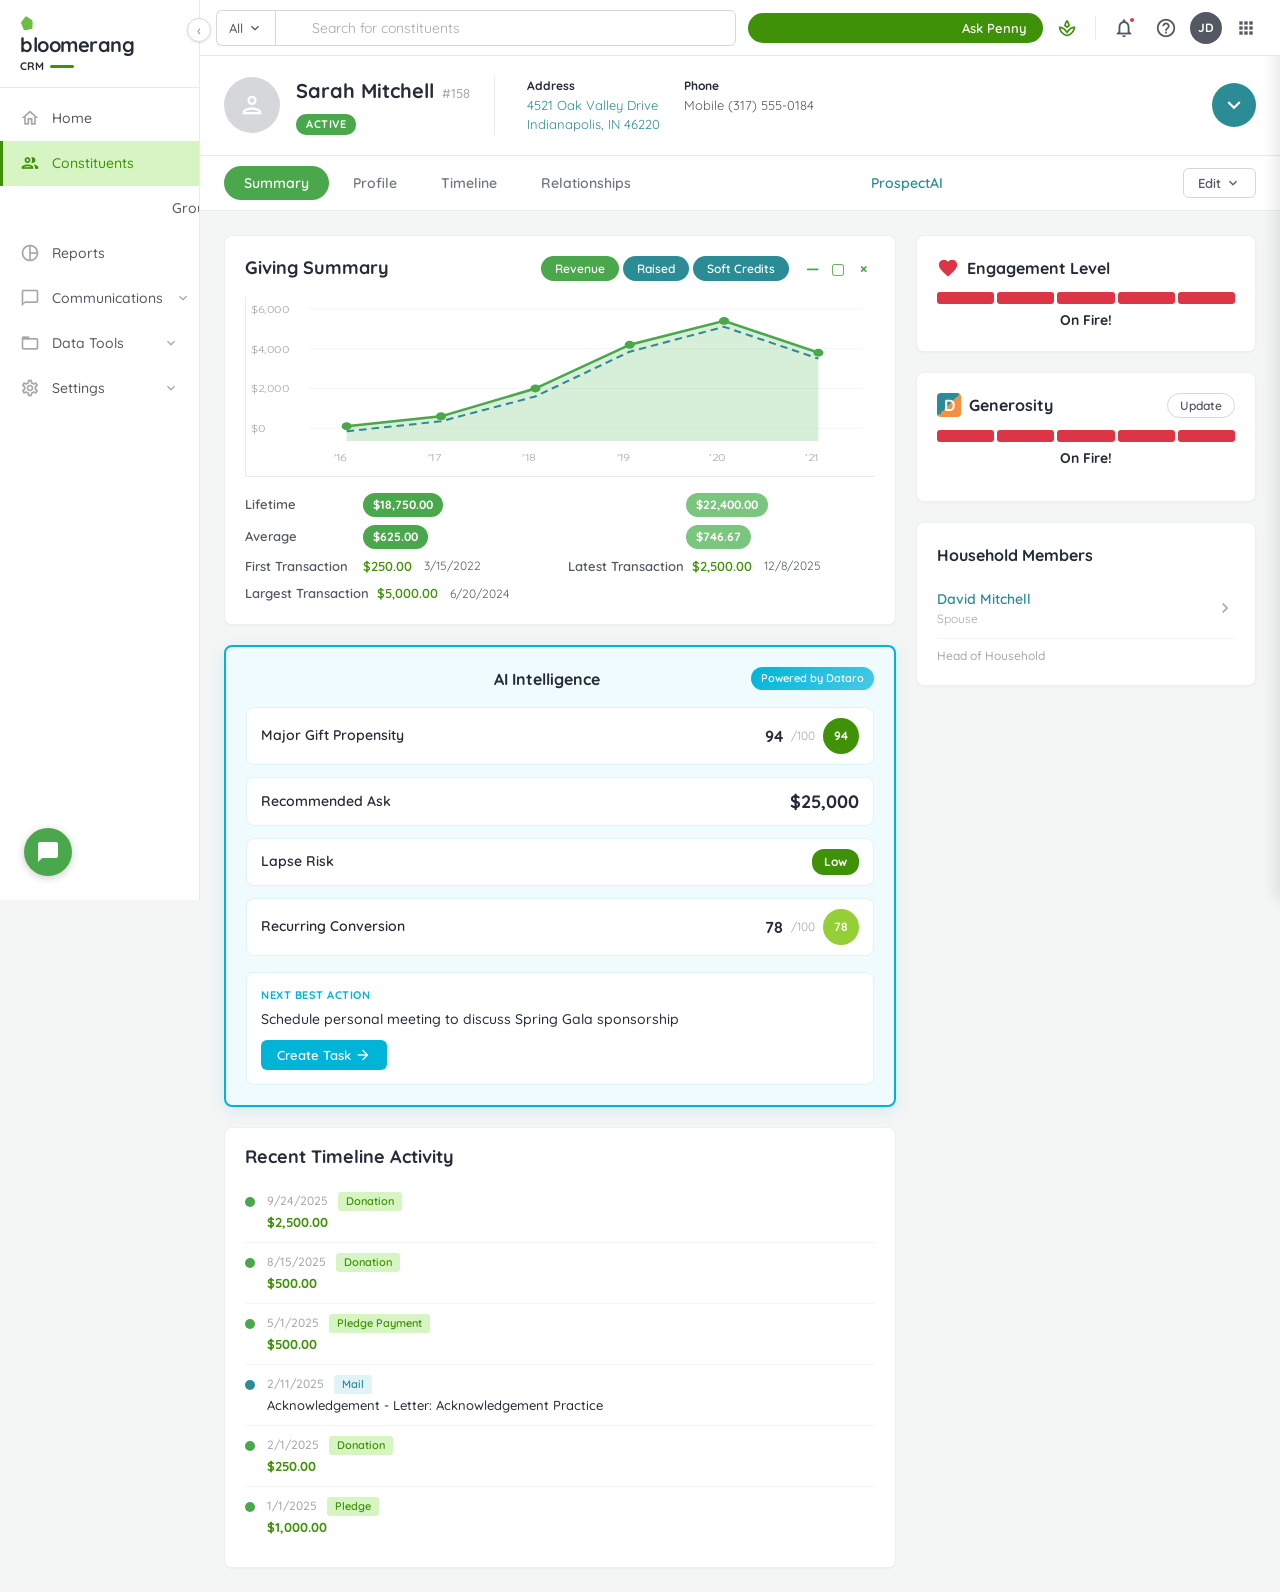
==== commit 5306baa0: "Embed Penny chat panel as slide-in overlay on constituent page Instead of navigating to a separate p" ====
--- a/prototype/02_constituent.html
+++ b/prototype/02_constituent.html
@@ -536,6 +536,169 @@
   body { font-size: 14px; }
   .floating-chat-btn { bottom: 16px; left: 16px; padding-bottom: env(safe-area-inset-bottom); }
   .search-bar, input[type="text"], input[type="email"], input[type="search"] { font-size: 16px; }
+  /* Penny panel full-screen on mobile */
+  .penny-panel { width: 100%; position: fixed; top: 0; left: 0; right: 0; bottom: 0; z-index: 2100; }
+  .dim-overlay { display: none !important; }
+  .close-btn .close-x { display: none; }
+  .close-btn .back-arrow { display: inline !important; }
+  .close-btn { width: 44px; height: 44px; font-size: 28px; }
+  .suggested-prompts { grid-template-columns: 1fr; }
+  .penny-input-bar {
+    position: fixed; bottom: 0; left: 0; right: 0;
+    padding-bottom: calc(12px + env(safe-area-inset-bottom));
+    z-index: 10;
+  }
+  .penny-input { height: 44px; font-size: 16px; }
+  .penny-send-btn { width: 44px; height: 44px; }
+  .prompt-pill { min-height: 44px; display: flex; align-items: center; }
+  .penny-feedback-btn { min-width: 44px; min-height: 44px; }
+  .new-convo-btn { min-height: 44px; }
+}
+
+/* ── PENNY OVERLAY & PANEL ── */
+.dim-overlay {
+  position: fixed; inset: 0; background: rgba(0,0,0,0.3);
+  z-index: 999; opacity: 0; pointer-events: none;
+  transition: opacity 0.3s ease;
+}
+.dim-overlay.active { opacity: 1; pointer-events: auto; }
+
+.penny-panel {
+  position: fixed; top: 0; right: 0; bottom: 0; width: 400px;
+  background: #fff; z-index: 1000; display: flex; flex-direction: column;
+  box-shadow: -4px 0 16px rgba(0,0,0,0.1);
+  transform: translateX(100%); transition: transform 0.3s ease;
+}
+.penny-panel.open { transform: translateX(0); }
+
+.penny-header {
+  height: 56px; min-height: 56px; border-bottom: 1px solid #e9eaeb;
+  display: flex; align-items: center; padding: 0 16px; gap: 10px;
+}
+.penny-header .sparkle-icon {
+  width: 32px; height: 32px; display: flex; align-items: center;
+  justify-content: center; color: #fff; background: #3f9107; border-radius: 50%; font-size: 18px;
+}
+.penny-header .penny-title-wrap { display: flex; align-items: center; gap: 8px; }
+.penny-header .penny-title { font-size: 18px; font-weight: 700; color: #252b37; }
+.penny-header .online-indicator { display: flex; align-items: center; gap: 4px; font-size: 11px; font-weight: 600; color: #3f9107; }
+.penny-header .online-dot {
+  width: 8px; height: 8px; background: #3f9107; border-radius: 50%;
+  display: inline-block; animation: pulse-dot 2s ease-in-out infinite;
+}
+@keyframes pulse-dot { 0%, 100% { opacity: 1; } 50% { opacity: 0.4; } }
+.penny-header-right { margin-left: auto; display: flex; align-items: center; gap: 8px; }
+.new-convo-btn {
+  font-family: inherit; font-size: 13px; font-weight: 600; color: #3f9107;
+  background: transparent; border: none; cursor: pointer; padding: 6px 10px;
+  border-radius: 6px; transition: background 0.15s; white-space: nowrap;
+}
+.new-convo-btn:hover { background: #f4f5f5; }
+.close-btn {
+  width: 32px; height: 32px; border-radius: 6px; border: none; background: transparent;
+  cursor: pointer; display: flex; align-items: center; justify-content: center;
+  color: #717680; font-size: 24px; line-height: 1; transition: background 0.15s;
+}
+.close-btn:hover { background: #f4f5f5; color: #252b37; }
+
+.suggested-prompts {
+  padding: 16px; display: grid; grid-template-columns: 1fr 1fr;
+  gap: 8px; border-bottom: 1px solid #e9eaeb;
+}
+.prompt-pill {
+  font-family: inherit; font-size: 12px; font-weight: 500; color: #3f9107;
+  background: #fff; border: 1px solid #3f9107; border-radius: 20px;
+  padding: 10px 16px; cursor: pointer; text-align: left; line-height: 1.4;
+  transition: background 0.15s, box-shadow 0.15s;
+}
+.prompt-pill:hover { background: #f0fbe8; box-shadow: 0 1px 4px rgba(63,145,7,0.15); }
+
+.chat-area {
+  flex: 1; overflow-y: auto; padding: 16px; display: flex;
+  flex-direction: column; gap: 16px; -webkit-overflow-scrolling: touch;
+  overscroll-behavior: contain;
+}
+.message { display: flex; flex-direction: column; max-width: 92%; }
+.message.user { align-self: flex-end; align-items: flex-end; }
+.message.penny { align-self: flex-start; align-items: flex-start; }
+.msg-label { font-size: 11px; color: #717680; margin-bottom: 4px; display: flex; align-items: center; gap: 4px; }
+.msg-label .sparkle-sm { color: #3f9107; font-size: 14px; }
+.msg-bubble { padding: 12px 16px; font-size: 14px; line-height: 1.6; }
+.message.user .msg-bubble { background: #f4f5f5; border-radius: 16px 16px 2px 16px; color: #252b37; }
+.message.penny .msg-bubble { background: #d7f5c3; border-radius: 16px 16px 16px 2px; color: #252b37; padding: 16px; }
+.msg-bubble strong { font-weight: 700; }
+.msg-bubble ul, .msg-bubble ol { margin: 4px 0 8px 18px; }
+.msg-bubble li { margin-bottom: 3px; }
+.msg-bubble p { margin-bottom: 8px; }
+.msg-bubble p:last-child { margin-bottom: 0; }
+.msg-time { font-size: 11px; color: #a4a7ae; margin-top: 4px; }
+
+.feedback-row { display: flex; align-items: center; gap: 8px; margin-top: 6px; }
+.penny-feedback-btn {
+  background: transparent; border: 1px solid #d5d7da; border-radius: 6px;
+  width: 30px; height: 30px; cursor: pointer; display: flex; align-items: center;
+  justify-content: center; color: #717680; transition: background 0.15s, color 0.15s, border-color 0.15s; padding: 0;
+}
+.penny-feedback-btn:hover { background: #f4f5f5; color: #252b37; border-color: #a4a7ae; }
+.penny-feedback-btn.active { background: #d7f5c3; color: #3f9107; border-color: #3f9107; }
+.penny-feedback-btn .material-icons-outlined { font-size: 16px; }
+.copy-btn {
+  margin-left: auto; background: transparent; border: none; cursor: pointer;
+  color: #a4a7ae; display: flex; align-items: center; justify-content: center;
+  padding: 4px; border-radius: 4px; transition: color 0.15s;
+}
+.copy-btn:hover { color: #535862; }
+.copy-btn .material-icons-outlined { font-size: 16px; }
+
+.feedback-form { display: none; margin-top: 10px; background: #f9faf9; border: 1px solid #e9eaeb; border-radius: 8px; padding: 14px; }
+.feedback-form.show { display: block; }
+.feedback-form-title { font-size: 14px; font-weight: 700; color: #252b37; margin-bottom: 4px; display: flex; align-items: center; justify-content: space-between; }
+.feedback-form-title .close-feedback { background: none; border: none; cursor: pointer; color: #717680; font-size: 18px; line-height: 1; padding: 0; }
+.feedback-form-subtitle { font-size: 13px; color: #717680; margin-bottom: 8px; font-style: italic; }
+.feedback-form textarea {
+  width: 100%; border: 1px solid #d5d7da; border-radius: 6px; padding: 10px;
+  font-family: inherit; font-size: 13px; color: #252b37; resize: vertical;
+  min-height: 60px; outline: none; transition: border-color 0.15s;
+}
+.feedback-form textarea:focus { border-color: #3f9107; }
+.feedback-form textarea::placeholder { color: #a4a7ae; }
+.feedback-form-footer { display: flex; align-items: center; justify-content: space-between; margin-top: 8px; }
+.feedback-char-count { font-size: 12px; color: #a4a7ae; }
+.feedback-submit-btn {
+  background: #6c5ce7; color: #fff; border: none; border-radius: 20px;
+  padding: 8px 20px; font-family: inherit; font-size: 13px; font-weight: 700;
+  cursor: pointer; transition: background 0.15s;
+}
+.feedback-submit-btn:hover { background: #5a4bd1; }
+
+.penny-input-bar { border-top: 1px solid #e9eaeb; padding: 12px 16px; background: #fff; }
+.input-row { display: flex; align-items: center; gap: 8px; }
+.penny-input {
+  flex: 1; height: 44px; border: 1px solid #d5d7da; border-radius: 22px;
+  padding: 0 16px; font-family: inherit; font-size: 14px; color: #252b37;
+  outline: none; transition: border-color 0.15s, box-shadow 0.15s;
+}
+.penny-input::placeholder { color: #a4a7ae; }
+.penny-input:focus { border-color: #3f9107; box-shadow: 0 0 0 3px rgba(63,145,7,0.15); }
+.penny-send-btn {
+  width: 40px; height: 40px; border-radius: 50%; border: none; background: #3f9107;
+  color: #fff; cursor: pointer; display: flex; align-items: center; justify-content: center;
+  transition: background 0.15s; flex-shrink: 0;
+}
+.penny-send-btn:hover { background: #357a06; }
+.penny-send-btn .material-icons-outlined { font-size: 20px; }
+.conversations-link {
+  display: block; text-align: center; margin-top: 8px; font-size: 13px;
+  font-weight: 600; color: #3f9107; text-decoration: none; cursor: pointer;
+}
+.conversations-link:hover { text-decoration: underline; }
+
+@keyframes blink { 0%, 100% { opacity: 1; } 50% { opacity: 0.3; } }
+
+@media (max-width: 768px) {
+  .penny-panel { width: 320px; }
+  .suggested-prompts { grid-template-columns: 1fr; }
+  .msg-bubble { padding: 10px 14px; }
 }
 </style>
 </head>
@@ -569,7 +732,7 @@
     <input type="text" class="search-bar" placeholder="Search for constituents">
   </div>
   <div class="header-right">
-    <a href="03_penny.html" class="ask-penny-btn"><span class="material-icons-outlined sparkle">auto_awesome</span> Ask Penny</a>
+    <button class="ask-penny-btn" id="openPenny"><span class="material-icons-outlined sparkle">auto_awesome</span> Ask Penny</button>
     <button class="header-icon-btn bloom-logo" title="Home"><span class="material-icons-outlined">spa</span></button>
     <span style="width:1px;height:24px;background:#e9eaeb;margin:0 4px;"></span>
     <button class="header-icon-btn" title="Notifications">
@@ -1082,6 +1245,119 @@
   <span class="material-icons-outlined">chat_bubble</span>
 </button>
 
+<!-- ════════════ PENNY OVERLAY ════════════ -->
+<div class="dim-overlay" id="dimOverlay"></div>
+
+<!-- ════════════ PENNY AI CHAT PANEL ════════════ -->
+<div class="penny-panel" id="pennyPanel">
+  <!-- Header -->
+  <div class="penny-header">
+    <div class="sparkle-icon">
+      <span class="material-icons-outlined">auto_awesome</span>
+    </div>
+    <div class="penny-title-wrap">
+      <span class="penny-title">Penny</span>
+      <span class="online-indicator">
+        <span class="online-dot"></span>
+        Online
+      </span>
+    </div>
+    <div class="penny-header-right">
+      <button class="new-convo-btn">New Conversation</button>
+      <button class="close-btn" id="closePenny" title="Close"><span class="back-arrow" style="display:none;">&#8592;</span><span class="close-x">&times;</span></button>
+    </div>
+  </div>
+
+  <!-- Suggested Prompts -->
+  <div class="suggested-prompts" id="suggestedPrompts">
+    <button class="prompt-pill" data-prompt="Prepare me for my meeting with Sarah Mitchell tomorrow">Prepare me for my meeting with Sarah</button>
+    <button class="prompt-pill" data-prompt="What's the best ask amount for Sarah Mitchell?">What's the best ask amount?</button>
+    <button class="prompt-pill" data-prompt="Show upgrade opportunities this week">Show upgrade opportunities this week</button>
+    <button class="prompt-pill" data-prompt="Create a cultivation plan for Sarah Mitchell">Create a cultivation plan</button>
+  </div>
+
+  <!-- Chat Area -->
+  <div class="chat-area" id="chatArea">
+    <!-- User Message -->
+    <div class="message user">
+      <div class="msg-label">You</div>
+      <div class="msg-bubble">Prepare me for my meeting with Sarah Mitchell tomorrow</div>
+      <div class="msg-time">Just now</div>
+    </div>
+
+    <!-- Penny Response -->
+    <div class="message penny">
+      <div class="msg-label">
+        <span class="material-icons-outlined sparkle-sm">auto_awesome</span>
+        Penny
+      </div>
+      <div class="msg-bubble">
+        <p>Here's your meeting brief for Sarah Mitchell:</p>
+        <p><strong>Key Facts:</strong></p>
+        <ul>
+          <li>3-year donor, lifetime giving $18,750</li>
+          <li>Board member at Riverside Corp (estimated revenue $50M+)</li>
+          <li>Attended Spring Gala Preview last week &mdash; stayed 2 hours, spoke with your ED</li>
+          <li>Engagement level: On Fire</li>
+        </ul>
+        <p><strong>Dataro Intelligence:</strong></p>
+        <ul>
+          <li>Major gift propensity: 94/100 &mdash; she's in your top 5% of prospects</li>
+          <li>Recommended ask: $25,000 for Spring Gala sponsorship</li>
+          <li>Her interests align strongly with your youth education programs</li>
+        </ul>
+        <p><strong>Talking Points:</strong></p>
+        <ol>
+          <li>Thank her for attending the Gala Preview &mdash; mention you noticed she connected with your ED</li>
+          <li>Share impact update on the youth mentoring program (her top interest area)</li>
+          <li>Present the $25,000 Platinum Sponsorship opportunity for the Spring Gala</li>
+          <li>Mention that sponsorship includes naming rights on the youth stage</li>
+        </ol>
+        <p><strong>Risk Factors:</strong></p>
+        <p>None identified. She's highly engaged and giving trajectory is upward.</p>
+        <p>Would you like me to draft a meeting agenda or follow-up email?</p>
+      </div>
+      <div class="msg-time">Just now</div>
+      <!-- Feedback -->
+      <div class="feedback-row">
+        <button class="penny-feedback-btn" id="thumbUp" title="Good response">
+          <span class="material-icons-outlined">thumb_up</span>
+        </button>
+        <button class="penny-feedback-btn" id="thumbDown" title="Bad response">
+          <span class="material-icons-outlined">thumb_down</span>
+        </button>
+        <button class="copy-btn" id="copyBtn" title="Copy response">
+          <span class="material-icons-outlined">content_copy</span>
+        </button>
+      </div>
+      <!-- Feedback Form -->
+      <div class="feedback-form" id="feedbackForm">
+        <div class="feedback-form-title">
+          Thanks for the feedback!
+          <button class="close-feedback" id="closeFeedback">&times;</button>
+        </div>
+        <div class="feedback-form-subtitle" id="feedbackSubtitle">What worked well about this response? (Optional)</div>
+        <textarea id="feedbackTextarea" placeholder="Provide more feedback" maxlength="255"></textarea>
+        <div class="feedback-form-footer">
+          <span class="feedback-char-count" id="feedbackCharCount">255 characters remaining</span>
+          <button class="feedback-submit-btn" id="feedbackSubmitBtn">Submit</button>
+        </div>
+      </div>
+    </div>
+  </div>
+
+  <!-- Input Bar -->
+  <div class="penny-input-bar">
+    <div class="input-row">
+      <input class="penny-input" id="pennyInput" type="text" placeholder="Ask Penny anything...">
+      <button class="penny-send-btn" id="sendBtn">
+        <span class="material-icons-outlined">arrow_upward</span>
+      </button>
+    </div>
+    <a class="conversations-link" href="#">Conversations</a>
+  </div>
+</div>
+
 <!-- ════════════ JAVASCRIPT ════════════ -->
 <script>
 // Tab switching
@@ -1124,6 +1400,141 @@
     overlay.addEventListener('click', function() { sidebar.classList.remove('open'); });
   }
 })();
+
+// Penny panel
+(function() {
+  var panel = document.getElementById('pennyPanel');
+  var dimOverlay = document.getElementById('dimOverlay');
+  var closeBtn = document.getElementById('closePenny');
+  var openBtn = document.getElementById('openPenny');
+  var chatArea = document.getElementById('chatArea');
+  var thumbUp = document.getElementById('thumbUp');
+  var thumbDown = document.getElementById('thumbDown');
+  var copyBtn = document.getElementById('copyBtn');
+  var sendBtn = document.getElementById('sendBtn');
+  var pennyInput = document.getElementById('pennyInput');
+  var feedbackForm = document.getElementById('feedbackForm');
+  var feedbackSubtitle = document.getElementById('feedbackSubtitle');
+  var feedbackTextarea = document.getElementById('feedbackTextarea');
+  var feedbackCharCount = document.getElementById('feedbackCharCount');
+  var closeFeedback = document.getElementById('closeFeedback');
+  var feedbackSubmitBtn = document.getElementById('feedbackSubmitBtn');
+
+  function openPanel() {
+    panel.classList.add('open');
+    dimOverlay.classList.add('active');
+  }
+  function closePanel() {
+    panel.classList.remove('open');
+    dimOverlay.classList.remove('active');
+  }
+
+  openBtn.addEventListener('click', openPanel);
+  closeBtn.addEventListener('click', closePanel);
+  dimOverlay.addEventListener('click', closePanel);
+
+  // Prompt pills
+  document.querySelectorAll('.prompt-pill').forEach(function(pill) {
+    pill.addEventListener('click', function() {
+      chatArea.scrollTo({ top: 0, behavior: 'smooth' });
+      pill.style.background = '#d7f5c3';
+      setTimeout(function() { pill.style.background = ''; }, 400);
+    });
+  });
+
+  // Thumbs up/down + feedback form
+  thumbUp.addEventListener('click', function() {
+    thumbUp.classList.toggle('active');
+    thumbDown.classList.remove('active');
+    if (thumbUp.classList.contains('active')) {
+      feedbackSubtitle.textContent = 'What worked well about this response? (Optional)';
+      feedbackForm.classList.add('show');
+    } else {
+      feedbackForm.classList.remove('show');
+    }
+  });
+  thumbDown.addEventListener('click', function() {
+    thumbDown.classList.toggle('active');
+    thumbUp.classList.remove('active');
+    if (thumbDown.classList.contains('active')) {
+      feedbackSubtitle.textContent = 'What could be improved about this response? (Optional)';
+      feedbackForm.classList.add('show');
+    } else {
+      feedbackForm.classList.remove('show');
+    }
+  });
+
+  closeFeedback.addEventListener('click', function() {
+    feedbackForm.classList.remove('show');
+    thumbUp.classList.remove('active');
+    thumbDown.classList.remove('active');
+  });
+
+  feedbackTextarea.addEventListener('input', function() {
+    var remaining = 255 - feedbackTextarea.value.length;
+    feedbackCharCount.textContent = remaining + ' characters remaining';
+  });
+
+  feedbackSubmitBtn.addEventListener('click', function() {
+    feedbackForm.classList.remove('show');
+    feedbackTextarea.value = '';
+    feedbackCharCount.textContent = '255 characters remaining';
+  });
+
+  // Copy response
+  copyBtn.addEventListener('click', function() {
+    var pennyBubble = document.querySelector('.message.penny .msg-bubble');
+    if (pennyBubble) {
+      var text = pennyBubble.innerText;
+      navigator.clipboard.writeText(text).then(function() {
+        copyBtn.querySelector('.material-icons-outlined').textContent = 'check';
+        setTimeout(function() {
+          copyBtn.querySelector('.material-icons-outlined').textContent = 'content_copy';
+        }, 1500);
+      });
+    }
+  });
+
+  // Send message
+  function escapeHtml(text) {
+    var div = document.createElement('div');
+    div.textContent = text;
+    return div.innerHTML;
+  }
+
+  function handleSend() {
+    var text = pennyInput.value.trim();
+    if (!text) return;
+
+    var userMsg = document.createElement('div');
+    userMsg.className = 'message user';
+    userMsg.innerHTML = '<div class="msg-label">You</div>' +
+      '<div class="msg-bubble">' + escapeHtml(text) + '</div>' +
+      '<div class="msg-time">Just now</div>';
+    chatArea.appendChild(userMsg);
+    pennyInput.value = '';
+
+    var typingMsg = document.createElement('div');
+    typingMsg.className = 'message penny';
+    typingMsg.innerHTML = '<div class="msg-label"><span class="material-icons-outlined sparkle-sm">auto_awesome</span> Penny</div>' +
+      '<div class="msg-bubble" style="padding:12px 16px;"><span style="animation:blink 1s infinite;">Thinking...</span></div>';
+    chatArea.appendChild(typingMsg);
+    chatArea.scrollTop = chatArea.scrollHeight;
+
+    setTimeout(function() {
+      typingMsg.querySelector('.msg-bubble').innerHTML =
+        '<p>I\'d be happy to help with that! Based on Sarah Mitchell\'s profile and recent engagement data, I can provide more detailed insights. Is there a specific aspect you\'d like me to focus on?</p>';
+      chatArea.scrollTop = chatArea.scrollHeight;
+    }, 1500);
+  }
+
+  sendBtn.addEventListener('click', handleSend);
+  pennyInput.addEventListener('keydown', function(e) {
+    if (e.key === 'Enter') handleSend();
+  });
+
+  chatArea.scrollTop = chatArea.scrollHeight;
+})();
 </script>
 </body>
 </html>
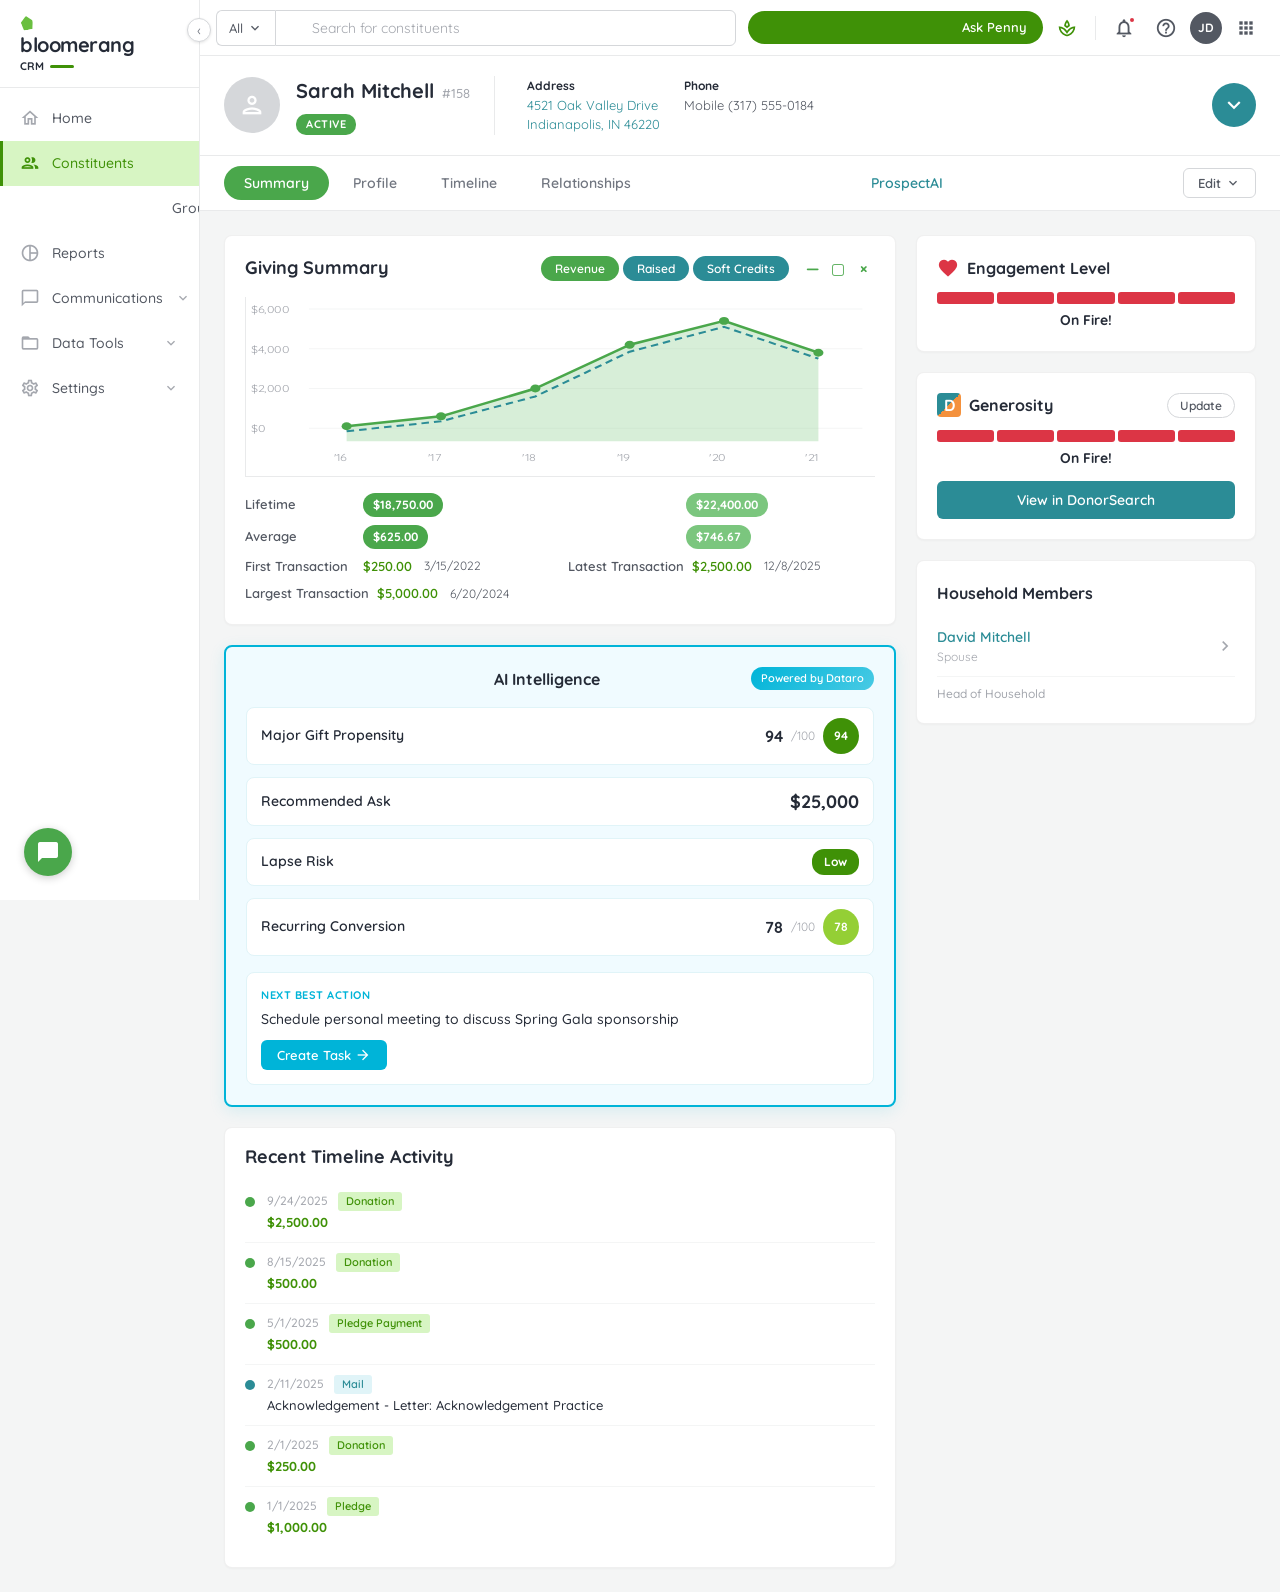
==== commit 0897e605: "Add Constituent Relationships tab (page 08) completing all 5 tabs Creates 08_constituent_relationshi" ====
--- a/prototype/02_constituent.html
+++ b/prototype/02_constituent.html
@@ -398,7 +398,7 @@
 .pai-section {
   background: #fff; border: 1px solid rgba(0,0,0,0.06); border-radius: 8px;
   box-shadow: 0 1px 2px rgba(0,0,0,0.03);
-  margin-bottom: 16px;
+  margin-bottom: 16px; overflow: hidden;
 }
 .pai-section-header {
   padding: 14px 20px; display: flex; align-items: center; gap: 10px;
@@ -412,20 +412,8 @@
 .pai-section-body { padding: 0 20px 16px; font-size: 14px; color: #535862; line-height: 1.6; }
 .pai-section-body .source-link {
   color: #00B4D8; font-size: 11px; vertical-align: super; cursor: pointer; margin-left: 2px;
-  position: relative; display: inline-block;
 }
 .pai-section-body .source-link .material-icons-outlined { font-size: 12px; }
-.pai-section-body .source-link .source-tooltip {
-  display: none; position: absolute; bottom: calc(100% + 6px); left: 50%; transform: translateX(-50%);
-  background: #1a1d23; color: #fff; font-size: 12px; font-weight: 400; line-height: 1.4;
-  padding: 8px 12px; border-radius: 8px; white-space: nowrap; z-index: 100;
-  box-shadow: 0 4px 12px rgba(0,0,0,0.2); pointer-events: none;
-}
-.pai-section-body .source-link .source-tooltip::after {
-  content: ''; position: absolute; top: 100%; left: 50%; transform: translateX(-50%);
-  border: 5px solid transparent; border-top-color: #1a1d23;
-}
-.pai-section-body .source-link:hover .source-tooltip { display: block; }
 .pai-section-body ul { padding-left: 18px; list-style: disc; }
 .pai-section-body ul li { margin-bottom: 4px; }
 .pai-section-body .tag {
@@ -536,169 +524,6 @@
   body { font-size: 14px; }
   .floating-chat-btn { bottom: 16px; left: 16px; padding-bottom: env(safe-area-inset-bottom); }
   .search-bar, input[type="text"], input[type="email"], input[type="search"] { font-size: 16px; }
-  /* Penny panel full-screen on mobile */
-  .penny-panel { width: 100%; position: fixed; top: 0; left: 0; right: 0; bottom: 0; z-index: 2100; }
-  .dim-overlay { display: none !important; }
-  .close-btn .close-x { display: none; }
-  .close-btn .back-arrow { display: inline !important; }
-  .close-btn { width: 44px; height: 44px; font-size: 28px; }
-  .suggested-prompts { grid-template-columns: 1fr; }
-  .penny-input-bar {
-    position: fixed; bottom: 0; left: 0; right: 0;
-    padding-bottom: calc(12px + env(safe-area-inset-bottom));
-    z-index: 10;
-  }
-  .penny-input { height: 44px; font-size: 16px; }
-  .penny-send-btn { width: 44px; height: 44px; }
-  .prompt-pill { min-height: 44px; display: flex; align-items: center; }
-  .penny-feedback-btn { min-width: 44px; min-height: 44px; }
-  .new-convo-btn { min-height: 44px; }
-}
-
-/* ── PENNY OVERLAY & PANEL ── */
-.dim-overlay {
-  position: fixed; inset: 0; background: rgba(0,0,0,0.3);
-  z-index: 999; opacity: 0; pointer-events: none;
-  transition: opacity 0.3s ease;
-}
-.dim-overlay.active { opacity: 1; pointer-events: auto; }
-
-.penny-panel {
-  position: fixed; top: 0; right: 0; bottom: 0; width: 400px;
-  background: #fff; z-index: 1000; display: flex; flex-direction: column;
-  box-shadow: -4px 0 16px rgba(0,0,0,0.1);
-  transform: translateX(100%); transition: transform 0.3s ease;
-}
-.penny-panel.open { transform: translateX(0); }
-
-.penny-header {
-  height: 56px; min-height: 56px; border-bottom: 1px solid #e9eaeb;
-  display: flex; align-items: center; padding: 0 16px; gap: 10px;
-}
-.penny-header .sparkle-icon {
-  width: 32px; height: 32px; display: flex; align-items: center;
-  justify-content: center; color: #fff; background: #3f9107; border-radius: 50%; font-size: 18px;
-}
-.penny-header .penny-title-wrap { display: flex; align-items: center; gap: 8px; }
-.penny-header .penny-title { font-size: 18px; font-weight: 700; color: #252b37; }
-.penny-header .online-indicator { display: flex; align-items: center; gap: 4px; font-size: 11px; font-weight: 600; color: #3f9107; }
-.penny-header .online-dot {
-  width: 8px; height: 8px; background: #3f9107; border-radius: 50%;
-  display: inline-block; animation: pulse-dot 2s ease-in-out infinite;
-}
-@keyframes pulse-dot { 0%, 100% { opacity: 1; } 50% { opacity: 0.4; } }
-.penny-header-right { margin-left: auto; display: flex; align-items: center; gap: 8px; }
-.new-convo-btn {
-  font-family: inherit; font-size: 13px; font-weight: 600; color: #3f9107;
-  background: transparent; border: none; cursor: pointer; padding: 6px 10px;
-  border-radius: 6px; transition: background 0.15s; white-space: nowrap;
-}
-.new-convo-btn:hover { background: #f4f5f5; }
-.close-btn {
-  width: 32px; height: 32px; border-radius: 6px; border: none; background: transparent;
-  cursor: pointer; display: flex; align-items: center; justify-content: center;
-  color: #717680; font-size: 24px; line-height: 1; transition: background 0.15s;
-}
-.close-btn:hover { background: #f4f5f5; color: #252b37; }
-
-.suggested-prompts {
-  padding: 16px; display: grid; grid-template-columns: 1fr 1fr;
-  gap: 8px; border-bottom: 1px solid #e9eaeb;
-}
-.prompt-pill {
-  font-family: inherit; font-size: 12px; font-weight: 500; color: #3f9107;
-  background: #fff; border: 1px solid #3f9107; border-radius: 20px;
-  padding: 10px 16px; cursor: pointer; text-align: left; line-height: 1.4;
-  transition: background 0.15s, box-shadow 0.15s;
-}
-.prompt-pill:hover { background: #f0fbe8; box-shadow: 0 1px 4px rgba(63,145,7,0.15); }
-
-.chat-area {
-  flex: 1; overflow-y: auto; padding: 16px; display: flex;
-  flex-direction: column; gap: 16px; -webkit-overflow-scrolling: touch;
-  overscroll-behavior: contain;
-}
-.message { display: flex; flex-direction: column; max-width: 92%; }
-.message.user { align-self: flex-end; align-items: flex-end; }
-.message.penny { align-self: flex-start; align-items: flex-start; }
-.msg-label { font-size: 11px; color: #717680; margin-bottom: 4px; display: flex; align-items: center; gap: 4px; }
-.msg-label .sparkle-sm { color: #3f9107; font-size: 14px; }
-.msg-bubble { padding: 12px 16px; font-size: 14px; line-height: 1.6; }
-.message.user .msg-bubble { background: #f4f5f5; border-radius: 16px 16px 2px 16px; color: #252b37; }
-.message.penny .msg-bubble { background: #d7f5c3; border-radius: 16px 16px 16px 2px; color: #252b37; padding: 16px; }
-.msg-bubble strong { font-weight: 700; }
-.msg-bubble ul, .msg-bubble ol { margin: 4px 0 8px 18px; }
-.msg-bubble li { margin-bottom: 3px; }
-.msg-bubble p { margin-bottom: 8px; }
-.msg-bubble p:last-child { margin-bottom: 0; }
-.msg-time { font-size: 11px; color: #a4a7ae; margin-top: 4px; }
-
-.feedback-row { display: flex; align-items: center; gap: 8px; margin-top: 6px; }
-.penny-feedback-btn {
-  background: transparent; border: 1px solid #d5d7da; border-radius: 6px;
-  width: 30px; height: 30px; cursor: pointer; display: flex; align-items: center;
-  justify-content: center; color: #717680; transition: background 0.15s, color 0.15s, border-color 0.15s; padding: 0;
-}
-.penny-feedback-btn:hover { background: #f4f5f5; color: #252b37; border-color: #a4a7ae; }
-.penny-feedback-btn.active { background: #d7f5c3; color: #3f9107; border-color: #3f9107; }
-.penny-feedback-btn .material-icons-outlined { font-size: 16px; }
-.copy-btn {
-  margin-left: auto; background: transparent; border: none; cursor: pointer;
-  color: #a4a7ae; display: flex; align-items: center; justify-content: center;
-  padding: 4px; border-radius: 4px; transition: color 0.15s;
-}
-.copy-btn:hover { color: #535862; }
-.copy-btn .material-icons-outlined { font-size: 16px; }
-
-.feedback-form { display: none; margin-top: 10px; background: #f9faf9; border: 1px solid #e9eaeb; border-radius: 8px; padding: 14px; }
-.feedback-form.show { display: block; }
-.feedback-form-title { font-size: 14px; font-weight: 700; color: #252b37; margin-bottom: 4px; display: flex; align-items: center; justify-content: space-between; }
-.feedback-form-title .close-feedback { background: none; border: none; cursor: pointer; color: #717680; font-size: 18px; line-height: 1; padding: 0; }
-.feedback-form-subtitle { font-size: 13px; color: #717680; margin-bottom: 8px; font-style: italic; }
-.feedback-form textarea {
-  width: 100%; border: 1px solid #d5d7da; border-radius: 6px; padding: 10px;
-  font-family: inherit; font-size: 13px; color: #252b37; resize: vertical;
-  min-height: 60px; outline: none; transition: border-color 0.15s;
-}
-.feedback-form textarea:focus { border-color: #3f9107; }
-.feedback-form textarea::placeholder { color: #a4a7ae; }
-.feedback-form-footer { display: flex; align-items: center; justify-content: space-between; margin-top: 8px; }
-.feedback-char-count { font-size: 12px; color: #a4a7ae; }
-.feedback-submit-btn {
-  background: #6c5ce7; color: #fff; border: none; border-radius: 20px;
-  padding: 8px 20px; font-family: inherit; font-size: 13px; font-weight: 700;
-  cursor: pointer; transition: background 0.15s;
-}
-.feedback-submit-btn:hover { background: #5a4bd1; }
-
-.penny-input-bar { border-top: 1px solid #e9eaeb; padding: 12px 16px; background: #fff; }
-.input-row { display: flex; align-items: center; gap: 8px; }
-.penny-input {
-  flex: 1; height: 44px; border: 1px solid #d5d7da; border-radius: 22px;
-  padding: 0 16px; font-family: inherit; font-size: 14px; color: #252b37;
-  outline: none; transition: border-color 0.15s, box-shadow 0.15s;
-}
-.penny-input::placeholder { color: #a4a7ae; }
-.penny-input:focus { border-color: #3f9107; box-shadow: 0 0 0 3px rgba(63,145,7,0.15); }
-.penny-send-btn {
-  width: 40px; height: 40px; border-radius: 50%; border: none; background: #3f9107;
-  color: #fff; cursor: pointer; display: flex; align-items: center; justify-content: center;
-  transition: background 0.15s; flex-shrink: 0;
-}
-.penny-send-btn:hover { background: #357a06; }
-.penny-send-btn .material-icons-outlined { font-size: 20px; }
-.conversations-link {
-  display: block; text-align: center; margin-top: 8px; font-size: 13px;
-  font-weight: 600; color: #3f9107; text-decoration: none; cursor: pointer;
-}
-.conversations-link:hover { text-decoration: underline; }
-
-@keyframes blink { 0%, 100% { opacity: 1; } 50% { opacity: 0.3; } }
-
-@media (max-width: 768px) {
-  .penny-panel { width: 320px; }
-  .suggested-prompts { grid-template-columns: 1fr; }
-  .msg-bubble { padding: 10px 14px; }
 }
 </style>
 </head>
@@ -715,7 +540,7 @@
     <li><a href="01_home.html"><span class="material-icons-outlined">home</span><span>Home</span></a></li>
     <li class="active"><a href="02_constituent.html"><span class="material-icons-outlined">people</span><span>Constituents</span></a></li>
     <li><a href="#"><span class="material-icons-outlined">hexagon</span><span>Groups</span></a></li>
-    <li><a href="05_reports.html"><span class="material-icons-outlined">pie_chart</span><span>Reports</span></a></li>
+    <li><a href="#"><span class="material-icons-outlined">pie_chart</span><span>Reports</span></a></li>
     <li><a href="#"><span class="material-icons-outlined">chat_bubble_outline</span><span>Communications</span><span class="material-icons-outlined chevron">expand_more</span></a></li>
     <li><a href="#"><span class="material-icons-outlined">folder_open</span><span>Data Tools</span><span class="material-icons-outlined chevron">expand_more</span></a></li>
     <li><a href="#"><span class="material-icons-outlined">settings</span><span>Settings</span><span class="material-icons-outlined chevron">expand_more</span></a></li>
@@ -732,7 +557,7 @@
     <input type="text" class="search-bar" placeholder="Search for constituents">
   </div>
   <div class="header-right">
-    <button class="ask-penny-btn" id="openPenny"><span class="material-icons-outlined sparkle">auto_awesome</span> Ask Penny</button>
+    <a href="03_penny.html" class="ask-penny-btn"><span class="material-icons-outlined sparkle">auto_awesome</span> Ask Penny</a>
     <button class="header-icon-btn bloom-logo" title="Home"><span class="material-icons-outlined">spa</span></button>
     <span style="width:1px;height:24px;background:#e9eaeb;margin:0 4px;"></span>
     <button class="header-icon-btn" title="Notifications">
@@ -1004,6 +829,7 @@
             <div class="gen-segment filled"></div>
           </div>
           <div class="gen-status">On Fire!</div>
+          <button class="gen-cta">View in DonorSearch</button>
         </div>
 
         <!-- Household Members -->
@@ -1076,7 +902,7 @@
           <span class="material-icons-outlined expand-icon">expand_more</span>
         </div>
         <div class="pai-section-body">
-          Sarah Mitchell is a high-capacity prospect with strong philanthropic alignment to your organization's mission. As a Board Member at Riverside Corp and active community leader, she demonstrates both the financial capacity and personal motivation for a transformative gift.<a class="source-link"><span class="material-icons-outlined">link</span><span class="source-tooltip">LinkedIn &bull; Riverside Corp Board Page</span></a> Her giving trajectory has been consistently upward, with a lifetime giving total of $18,750 to your organization and an estimated $200,000+ in annual philanthropic commitments across all causes.<a class="source-link"><span class="material-icons-outlined">link</span><span class="source-tooltip">Internal CRM &bull; Giving History</span></a>
+          Sarah Mitchell is a high-capacity prospect with strong philanthropic alignment to your organization's mission. As a Board Member at Riverside Corp and active community leader, she demonstrates both the financial capacity and personal motivation for a transformative gift.<a class="source-link" title="Source"><span class="material-icons-outlined">link</span></a> Her giving trajectory has been consistently upward, with a lifetime giving total of $18,750 to your organization and an estimated $200,000+ in annual philanthropic commitments across all causes.<a class="source-link" title="Source"><span class="material-icons-outlined">link</span></a>
         </div>
       </div>
 
@@ -1088,9 +914,9 @@
           <span class="material-icons-outlined expand-icon">expand_more</span>
         </div>
         <div class="pai-section-body">
-          <div class="pai-detail-row"><span class="key">Estimated Wealth</span><span class="val">$500K+ <a class="source-link"><span class="material-icons-outlined">link</span><span class="source-tooltip">Wealth Engine &bull; Wealth Screening</span></a></span></div>
-          <div class="pai-detail-row"><span class="key">Real Estate Holdings</span><span class="val">$1.2M (primary residence, Indianapolis) <a class="source-link"><span class="material-icons-outlined">link</span><span class="source-tooltip">Marion County Assessor &bull; Property Records</span></a></span></div>
-          <div class="pai-detail-row"><span class="key">Stock Holdings</span><span class="val">Detected &mdash; SEC filings indicate equity positions <a class="source-link"><span class="material-icons-outlined">link</span><span class="source-tooltip">SEC EDGAR &bull; Insider Filings</span></a></span></div>
+          <div class="pai-detail-row"><span class="key">Estimated Wealth</span><span class="val">$500K+ <a class="source-link" title="Source"><span class="material-icons-outlined">link</span></a></span></div>
+          <div class="pai-detail-row"><span class="key">Real Estate Holdings</span><span class="val">$1.2M (primary residence, Indianapolis) <a class="source-link" title="Source"><span class="material-icons-outlined">link</span></a></span></div>
+          <div class="pai-detail-row"><span class="key">Stock Holdings</span><span class="val">Detected &mdash; SEC filings indicate equity positions <a class="source-link" title="Source"><span class="material-icons-outlined">link</span></a></span></div>
           <div class="pai-detail-row"><span class="key">Estimated Gift Capacity</span><span class="val"><strong style="color:#3f9107">$25,000 &ndash; $50,000</strong></span></div>
           <div class="pai-detail-row"><span class="key">Giving Capacity Rating</span><span class="val"><span class="tag green">High</span></span></div>
         </div>
@@ -1108,19 +934,19 @@
             <span style="min-width:140px;font-weight:600;color:#252b37">Education</span>
             <div class="bar-wrap"><div class="bar-fill" style="width:92%"></div></div>
             <span class="pct">92%</span>
-            <a class="source-link"><span class="material-icons-outlined">link</span><span class="source-tooltip">Dataro Model &bull; Affinity Scoring</span></a>
+            <a class="source-link" title="Source"><span class="material-icons-outlined">link</span></a>
           </div>
           <div class="pai-affinity-bar">
             <span style="min-width:140px;font-weight:600;color:#252b37">Youth Development</span>
             <div class="bar-wrap"><div class="bar-fill" style="width:88%"></div></div>
             <span class="pct">88%</span>
-            <a class="source-link"><span class="material-icons-outlined">link</span><span class="source-tooltip">Dataro Model &bull; Affinity Scoring</span></a>
+            <a class="source-link" title="Source"><span class="material-icons-outlined">link</span></a>
           </div>
           <div class="pai-affinity-bar">
             <span style="min-width:140px;font-weight:600;color:#252b37">Arts &amp; Culture</span>
             <div class="bar-wrap"><div class="bar-fill" style="width:75%"></div></div>
             <span class="pct">75%</span>
-            <a class="source-link"><span class="material-icons-outlined">link</span><span class="source-tooltip">Dataro Model &bull; Affinity Scoring</span></a>
+            <a class="source-link" title="Source"><span class="material-icons-outlined">link</span></a>
           </div>
         </div>
       </div>
@@ -1133,10 +959,10 @@
           <span class="material-icons-outlined expand-icon">expand_more</span>
         </div>
         <div class="pai-section-body">
-          <div class="pai-detail-row"><span class="key">Current Role</span><span class="val">Board Member, Riverside Corp <a class="source-link"><span class="material-icons-outlined">link</span><span class="source-tooltip">LinkedIn &bull; Professional Profile</span></a></span></div>
-          <div class="pai-detail-row"><span class="key">Previous Role</span><span class="val">VP of Operations, TechVentures Inc. <a class="source-link"><span class="material-icons-outlined">link</span><span class="source-tooltip">LinkedIn &bull; Employment History</span></a></span></div>
+          <div class="pai-detail-row"><span class="key">Current Role</span><span class="val">Board Member, Riverside Corp <a class="source-link" title="Source"><span class="material-icons-outlined">link</span></a></span></div>
+          <div class="pai-detail-row"><span class="key">Previous Role</span><span class="val">VP of Operations, TechVentures Inc. <a class="source-link" title="Source"><span class="material-icons-outlined">link</span></a></span></div>
           <div class="pai-detail-row"><span class="key">Industry</span><span class="val">Technology / Corporate Leadership</span></div>
-          <div class="pai-detail-row"><span class="key">Board Memberships</span><span class="val">Riverside Corp, Indianapolis Arts Council, Youth Forward Initiative <a class="source-link"><span class="material-icons-outlined">link</span><span class="source-tooltip">IN Secretary of State &bull; Corporate Filings</span></a></span></div>
+          <div class="pai-detail-row"><span class="key">Board Memberships</span><span class="val">Riverside Corp, Indianapolis Arts Council, Youth Forward Initiative <a class="source-link" title="Source"><span class="material-icons-outlined">link</span></a></span></div>
         </div>
       </div>
 
@@ -1148,8 +974,8 @@
           <span class="material-icons-outlined expand-icon">expand_more</span>
         </div>
         <div class="pai-section-body">
-          <p style="margin-bottom:8px;">Known giving to <strong>15+ organizations</strong>, demonstrating broad philanthropic engagement.<a class="source-link"><span class="material-icons-outlined">link</span><span class="source-tooltip">IRS Form 990 &bull; Public Filings</span></a></p>
-          <div class="pai-detail-row"><span class="key">Largest Known Gift</span><span class="val">$50,000 &mdash; Indianapolis Arts Council (2024) <a class="source-link"><span class="material-icons-outlined">link</span><span class="source-tooltip">Indianapolis Arts Council &bull; Annual Report 2024</span></a></span></div>
+          <p style="margin-bottom:8px;">Known giving to <strong>15+ organizations</strong>, demonstrating broad philanthropic engagement.<a class="source-link" title="Source"><span class="material-icons-outlined">link</span></a></p>
+          <div class="pai-detail-row"><span class="key">Largest Known Gift</span><span class="val">$50,000 &mdash; Indianapolis Arts Council (2024) <a class="source-link" title="Source"><span class="material-icons-outlined">link</span></a></span></div>
           <div class="pai-detail-row"><span class="key">Annual Giving (est.)</span><span class="val">$200,000+ across all organizations</span></div>
           <div class="pai-detail-row"><span class="key">Giving Pattern</span><span class="val">Year-end concentration, responsive to events</span></div>
           <div style="margin-top:8px;">
@@ -1171,11 +997,11 @@
         </div>
         <div class="pai-section-body">
           <div class="pai-article">
-            <div class="article-title">"Riverside Corp Announces Community Investment Initiative"<a class="source-link"><span class="material-icons-outlined">link</span><span class="source-tooltip">Indianapolis Business Journal &bull; Feb 12, 2026</span></a></div>
+            <div class="article-title">"Riverside Corp Announces Community Investment Initiative"<a class="source-link" title="Source"><span class="material-icons-outlined">link</span></a></div>
             <div class="article-meta">Indianapolis Business Journal &bull; February 12, 2026</div>
           </div>
           <div class="pai-article">
-            <div class="article-title">"Local Leaders Honored at Youth Forward Gala"<a class="source-link"><span class="material-icons-outlined">link</span><span class="source-tooltip">IndyStar &bull; Nov 8, 2025</span></a></div>
+            <div class="article-title">"Local Leaders Honored at Youth Forward Gala"<a class="source-link" title="Source"><span class="material-icons-outlined">link</span></a></div>
             <div class="article-meta">IndyStar &bull; November 8, 2025</div>
           </div>
         </div>
@@ -1192,7 +1018,7 @@
           <div style="display:flex;align-items:center;gap:8px;padding:8px 0;">
             <span class="material-icons-outlined" style="color:#3f9107;font-size:20px;">check_circle</span>
             <span style="font-weight:600;color:#3f9107;">No adverse findings</span>
-            <a class="source-link"><span class="material-icons-outlined">link</span><span class="source-tooltip">LexisNexis &bull; Public Records Screening</span></a>
+            <a class="source-link" title="Source"><span class="material-icons-outlined">link</span></a>
           </div>
           <p>No litigation, regulatory issues, or negative media coverage identified in public records screening.</p>
         </div>
@@ -1206,9 +1032,9 @@
           <span class="material-icons-outlined expand-icon">expand_more</span>
         </div>
         <div class="pai-section-body">
-          <div class="pai-detail-row"><span class="key">Spouse</span><span class="val">David Mitchell (also a donor in your database) <a class="source-link"><span class="material-icons-outlined">link</span><span class="source-tooltip">Internal CRM &bull; Household Records</span></a></span></div>
+          <div class="pai-detail-row"><span class="key">Spouse</span><span class="val">David Mitchell (also a donor in your database) <a class="source-link" title="Source"><span class="material-icons-outlined">link</span></a></span></div>
           <div class="pai-detail-row"><span class="key">Children</span><span class="val">2 children (school-age)</span></div>
-          <div class="pai-detail-row"><span class="key">Key Connections</span><span class="val">Robert Chen (Riverside Corp CEO), Lisa Park (Indianapolis Arts Council ED) <a class="source-link"><span class="material-icons-outlined">link</span><span class="source-tooltip">LinkedIn &bull; Mutual Connections</span></a></span></div>
+          <div class="pai-detail-row"><span class="key">Key Connections</span><span class="val">Robert Chen (Riverside Corp CEO), Lisa Park (Indianapolis Arts Council ED) <a class="source-link" title="Source"><span class="material-icons-outlined">link</span></a></span></div>
         </div>
       </div>
 
@@ -1221,9 +1047,9 @@
         </div>
         <div class="pai-section-body">
           <ul>
-            <li><strong>Tennis</strong> &mdash; Active member at Indianapolis Racquet Club <a class="source-link"><span class="material-icons-outlined">link</span><span class="source-tooltip">Indianapolis Racquet Club &bull; Member Directory</span></a></li>
-            <li><strong>Opera</strong> &mdash; Season subscriber at Indianapolis Opera <a class="source-link"><span class="material-icons-outlined">link</span><span class="source-tooltip">Indianapolis Opera &bull; Donor Recognition</span></a></li>
-            <li><strong>Youth Mentoring</strong> &mdash; Volunteer mentor through Youth Forward Initiative <a class="source-link"><span class="material-icons-outlined">link</span><span class="source-tooltip">Youth Forward Initiative &bull; Volunteer Page</span></a></li>
+            <li><strong>Tennis</strong> &mdash; Active member at Indianapolis Racquet Club <a class="source-link" title="Source"><span class="material-icons-outlined">link</span></a></li>
+            <li><strong>Opera</strong> &mdash; Season subscriber at Indianapolis Opera <a class="source-link" title="Source"><span class="material-icons-outlined">link</span></a></li>
+            <li><strong>Youth Mentoring</strong> &mdash; Volunteer mentor through Youth Forward Initiative <a class="source-link" title="Source"><span class="material-icons-outlined">link</span></a></li>
           </ul>
         </div>
       </div>
@@ -1244,119 +1070,6 @@
 <button class="floating-chat-btn" title="Chat">
   <span class="material-icons-outlined">chat_bubble</span>
 </button>
-
-<!-- ════════════ PENNY OVERLAY ════════════ -->
-<div class="dim-overlay" id="dimOverlay"></div>
-
-<!-- ════════════ PENNY AI CHAT PANEL ════════════ -->
-<div class="penny-panel" id="pennyPanel">
-  <!-- Header -->
-  <div class="penny-header">
-    <div class="sparkle-icon">
-      <span class="material-icons-outlined">auto_awesome</span>
-    </div>
-    <div class="penny-title-wrap">
-      <span class="penny-title">Penny</span>
-      <span class="online-indicator">
-        <span class="online-dot"></span>
-        Online
-      </span>
-    </div>
-    <div class="penny-header-right">
-      <button class="new-convo-btn">New Conversation</button>
-      <button class="close-btn" id="closePenny" title="Close"><span class="back-arrow" style="display:none;">&#8592;</span><span class="close-x">&times;</span></button>
-    </div>
-  </div>
-
-  <!-- Suggested Prompts -->
-  <div class="suggested-prompts" id="suggestedPrompts">
-    <button class="prompt-pill" data-prompt="Prepare me for my meeting with Sarah Mitchell tomorrow">Prepare me for my meeting with Sarah</button>
-    <button class="prompt-pill" data-prompt="What's the best ask amount for Sarah Mitchell?">What's the best ask amount?</button>
-    <button class="prompt-pill" data-prompt="Show upgrade opportunities this week">Show upgrade opportunities this week</button>
-    <button class="prompt-pill" data-prompt="Create a cultivation plan for Sarah Mitchell">Create a cultivation plan</button>
-  </div>
-
-  <!-- Chat Area -->
-  <div class="chat-area" id="chatArea">
-    <!-- User Message -->
-    <div class="message user">
-      <div class="msg-label">You</div>
-      <div class="msg-bubble">Prepare me for my meeting with Sarah Mitchell tomorrow</div>
-      <div class="msg-time">Just now</div>
-    </div>
-
-    <!-- Penny Response -->
-    <div class="message penny">
-      <div class="msg-label">
-        <span class="material-icons-outlined sparkle-sm">auto_awesome</span>
-        Penny
-      </div>
-      <div class="msg-bubble">
-        <p>Here's your meeting brief for Sarah Mitchell:</p>
-        <p><strong>Key Facts:</strong></p>
-        <ul>
-          <li>3-year donor, lifetime giving $18,750</li>
-          <li>Board member at Riverside Corp (estimated revenue $50M+)</li>
-          <li>Attended Spring Gala Preview last week &mdash; stayed 2 hours, spoke with your ED</li>
-          <li>Engagement level: On Fire</li>
-        </ul>
-        <p><strong>Dataro Intelligence:</strong></p>
-        <ul>
-          <li>Major gift propensity: 94/100 &mdash; she's in your top 5% of prospects</li>
-          <li>Recommended ask: $25,000 for Spring Gala sponsorship</li>
-          <li>Her interests align strongly with your youth education programs</li>
-        </ul>
-        <p><strong>Talking Points:</strong></p>
-        <ol>
-          <li>Thank her for attending the Gala Preview &mdash; mention you noticed she connected with your ED</li>
-          <li>Share impact update on the youth mentoring program (her top interest area)</li>
-          <li>Present the $25,000 Platinum Sponsorship opportunity for the Spring Gala</li>
-          <li>Mention that sponsorship includes naming rights on the youth stage</li>
-        </ol>
-        <p><strong>Risk Factors:</strong></p>
-        <p>None identified. She's highly engaged and giving trajectory is upward.</p>
-        <p>Would you like me to draft a meeting agenda or follow-up email?</p>
-      </div>
-      <div class="msg-time">Just now</div>
-      <!-- Feedback -->
-      <div class="feedback-row">
-        <button class="penny-feedback-btn" id="thumbUp" title="Good response">
-          <span class="material-icons-outlined">thumb_up</span>
-        </button>
-        <button class="penny-feedback-btn" id="thumbDown" title="Bad response">
-          <span class="material-icons-outlined">thumb_down</span>
-        </button>
-        <button class="copy-btn" id="copyBtn" title="Copy response">
-          <span class="material-icons-outlined">content_copy</span>
-        </button>
-      </div>
-      <!-- Feedback Form -->
-      <div class="feedback-form" id="feedbackForm">
-        <div class="feedback-form-title">
-          Thanks for the feedback!
-          <button class="close-feedback" id="closeFeedback">&times;</button>
-        </div>
-        <div class="feedback-form-subtitle" id="feedbackSubtitle">What worked well about this response? (Optional)</div>
-        <textarea id="feedbackTextarea" placeholder="Provide more feedback" maxlength="255"></textarea>
-        <div class="feedback-form-footer">
-          <span class="feedback-char-count" id="feedbackCharCount">255 characters remaining</span>
-          <button class="feedback-submit-btn" id="feedbackSubmitBtn">Submit</button>
-        </div>
-      </div>
-    </div>
-  </div>
-
-  <!-- Input Bar -->
-  <div class="penny-input-bar">
-    <div class="input-row">
-      <input class="penny-input" id="pennyInput" type="text" placeholder="Ask Penny anything...">
-      <button class="penny-send-btn" id="sendBtn">
-        <span class="material-icons-outlined">arrow_upward</span>
-      </button>
-    </div>
-    <a class="conversations-link" href="#">Conversations</a>
-  </div>
-</div>
 
 <!-- ════════════ JAVASCRIPT ════════════ -->
 <script>
@@ -1367,6 +1080,7 @@
     // Navigate to dedicated pages for profile and timeline
     if (tab === 'profile') { window.location.href = '05_constituent_profile.html'; return; }
     if (tab === 'timeline') { window.location.href = '06_constituent_timeline.html'; return; }
+    if (tab === 'relationships') { window.location.href = '08_constituent_relationships.html'; return; }
     // Remove active from all tabs and panels
     document.querySelectorAll('.tab-btn').forEach(b => b.classList.remove('active'));
     document.querySelectorAll('.tab-panel').forEach(p => p.classList.remove('active'));
@@ -1400,141 +1114,6 @@
     overlay.addEventListener('click', function() { sidebar.classList.remove('open'); });
   }
 })();
-
-// Penny panel
-(function() {
-  var panel = document.getElementById('pennyPanel');
-  var dimOverlay = document.getElementById('dimOverlay');
-  var closeBtn = document.getElementById('closePenny');
-  var openBtn = document.getElementById('openPenny');
-  var chatArea = document.getElementById('chatArea');
-  var thumbUp = document.getElementById('thumbUp');
-  var thumbDown = document.getElementById('thumbDown');
-  var copyBtn = document.getElementById('copyBtn');
-  var sendBtn = document.getElementById('sendBtn');
-  var pennyInput = document.getElementById('pennyInput');
-  var feedbackForm = document.getElementById('feedbackForm');
-  var feedbackSubtitle = document.getElementById('feedbackSubtitle');
-  var feedbackTextarea = document.getElementById('feedbackTextarea');
-  var feedbackCharCount = document.getElementById('feedbackCharCount');
-  var closeFeedback = document.getElementById('closeFeedback');
-  var feedbackSubmitBtn = document.getElementById('feedbackSubmitBtn');
-
-  function openPanel() {
-    panel.classList.add('open');
-    dimOverlay.classList.add('active');
-  }
-  function closePanel() {
-    panel.classList.remove('open');
-    dimOverlay.classList.remove('active');
-  }
-
-  openBtn.addEventListener('click', openPanel);
-  closeBtn.addEventListener('click', closePanel);
-  dimOverlay.addEventListener('click', closePanel);
-
-  // Prompt pills
-  document.querySelectorAll('.prompt-pill').forEach(function(pill) {
-    pill.addEventListener('click', function() {
-      chatArea.scrollTo({ top: 0, behavior: 'smooth' });
-      pill.style.background = '#d7f5c3';
-      setTimeout(function() { pill.style.background = ''; }, 400);
-    });
-  });
-
-  // Thumbs up/down + feedback form
-  thumbUp.addEventListener('click', function() {
-    thumbUp.classList.toggle('active');
-    thumbDown.classList.remove('active');
-    if (thumbUp.classList.contains('active')) {
-      feedbackSubtitle.textContent = 'What worked well about this response? (Optional)';
-      feedbackForm.classList.add('show');
-    } else {
-      feedbackForm.classList.remove('show');
-    }
-  });
-  thumbDown.addEventListener('click', function() {
-    thumbDown.classList.toggle('active');
-    thumbUp.classList.remove('active');
-    if (thumbDown.classList.contains('active')) {
-      feedbackSubtitle.textContent = 'What could be improved about this response? (Optional)';
-      feedbackForm.classList.add('show');
-    } else {
-      feedbackForm.classList.remove('show');
-    }
-  });
-
-  closeFeedback.addEventListener('click', function() {
-    feedbackForm.classList.remove('show');
-    thumbUp.classList.remove('active');
-    thumbDown.classList.remove('active');
-  });
-
-  feedbackTextarea.addEventListener('input', function() {
-    var remaining = 255 - feedbackTextarea.value.length;
-    feedbackCharCount.textContent = remaining + ' characters remaining';
-  });
-
-  feedbackSubmitBtn.addEventListener('click', function() {
-    feedbackForm.classList.remove('show');
-    feedbackTextarea.value = '';
-    feedbackCharCount.textContent = '255 characters remaining';
-  });
-
-  // Copy response
-  copyBtn.addEventListener('click', function() {
-    var pennyBubble = document.querySelector('.message.penny .msg-bubble');
-    if (pennyBubble) {
-      var text = pennyBubble.innerText;
-      navigator.clipboard.writeText(text).then(function() {
-        copyBtn.querySelector('.material-icons-outlined').textContent = 'check';
-        setTimeout(function() {
-          copyBtn.querySelector('.material-icons-outlined').textContent = 'content_copy';
-        }, 1500);
-      });
-    }
-  });
-
-  // Send message
-  function escapeHtml(text) {
-    var div = document.createElement('div');
-    div.textContent = text;
-    return div.innerHTML;
-  }
-
-  function handleSend() {
-    var text = pennyInput.value.trim();
-    if (!text) return;
-
-    var userMsg = document.createElement('div');
-    userMsg.className = 'message user';
-    userMsg.innerHTML = '<div class="msg-label">You</div>' +
-      '<div class="msg-bubble">' + escapeHtml(text) + '</div>' +
-      '<div class="msg-time">Just now</div>';
-    chatArea.appendChild(userMsg);
-    pennyInput.value = '';
-
-    var typingMsg = document.createElement('div');
-    typingMsg.className = 'message penny';
-    typingMsg.innerHTML = '<div class="msg-label"><span class="material-icons-outlined sparkle-sm">auto_awesome</span> Penny</div>' +
-      '<div class="msg-bubble" style="padding:12px 16px;"><span style="animation:blink 1s infinite;">Thinking...</span></div>';
-    chatArea.appendChild(typingMsg);
-    chatArea.scrollTop = chatArea.scrollHeight;
-
-    setTimeout(function() {
-      typingMsg.querySelector('.msg-bubble').innerHTML =
-        '<p>I\'d be happy to help with that! Based on Sarah Mitchell\'s profile and recent engagement data, I can provide more detailed insights. Is there a specific aspect you\'d like me to focus on?</p>';
-      chatArea.scrollTop = chatArea.scrollHeight;
-    }, 1500);
-  }
-
-  sendBtn.addEventListener('click', handleSend);
-  pennyInput.addEventListener('keydown', function(e) {
-    if (e.key === 'Enter') handleSend();
-  });
-
-  chatArea.scrollTop = chatArea.scrollHeight;
-})();
 </script>
 </body>
 </html>
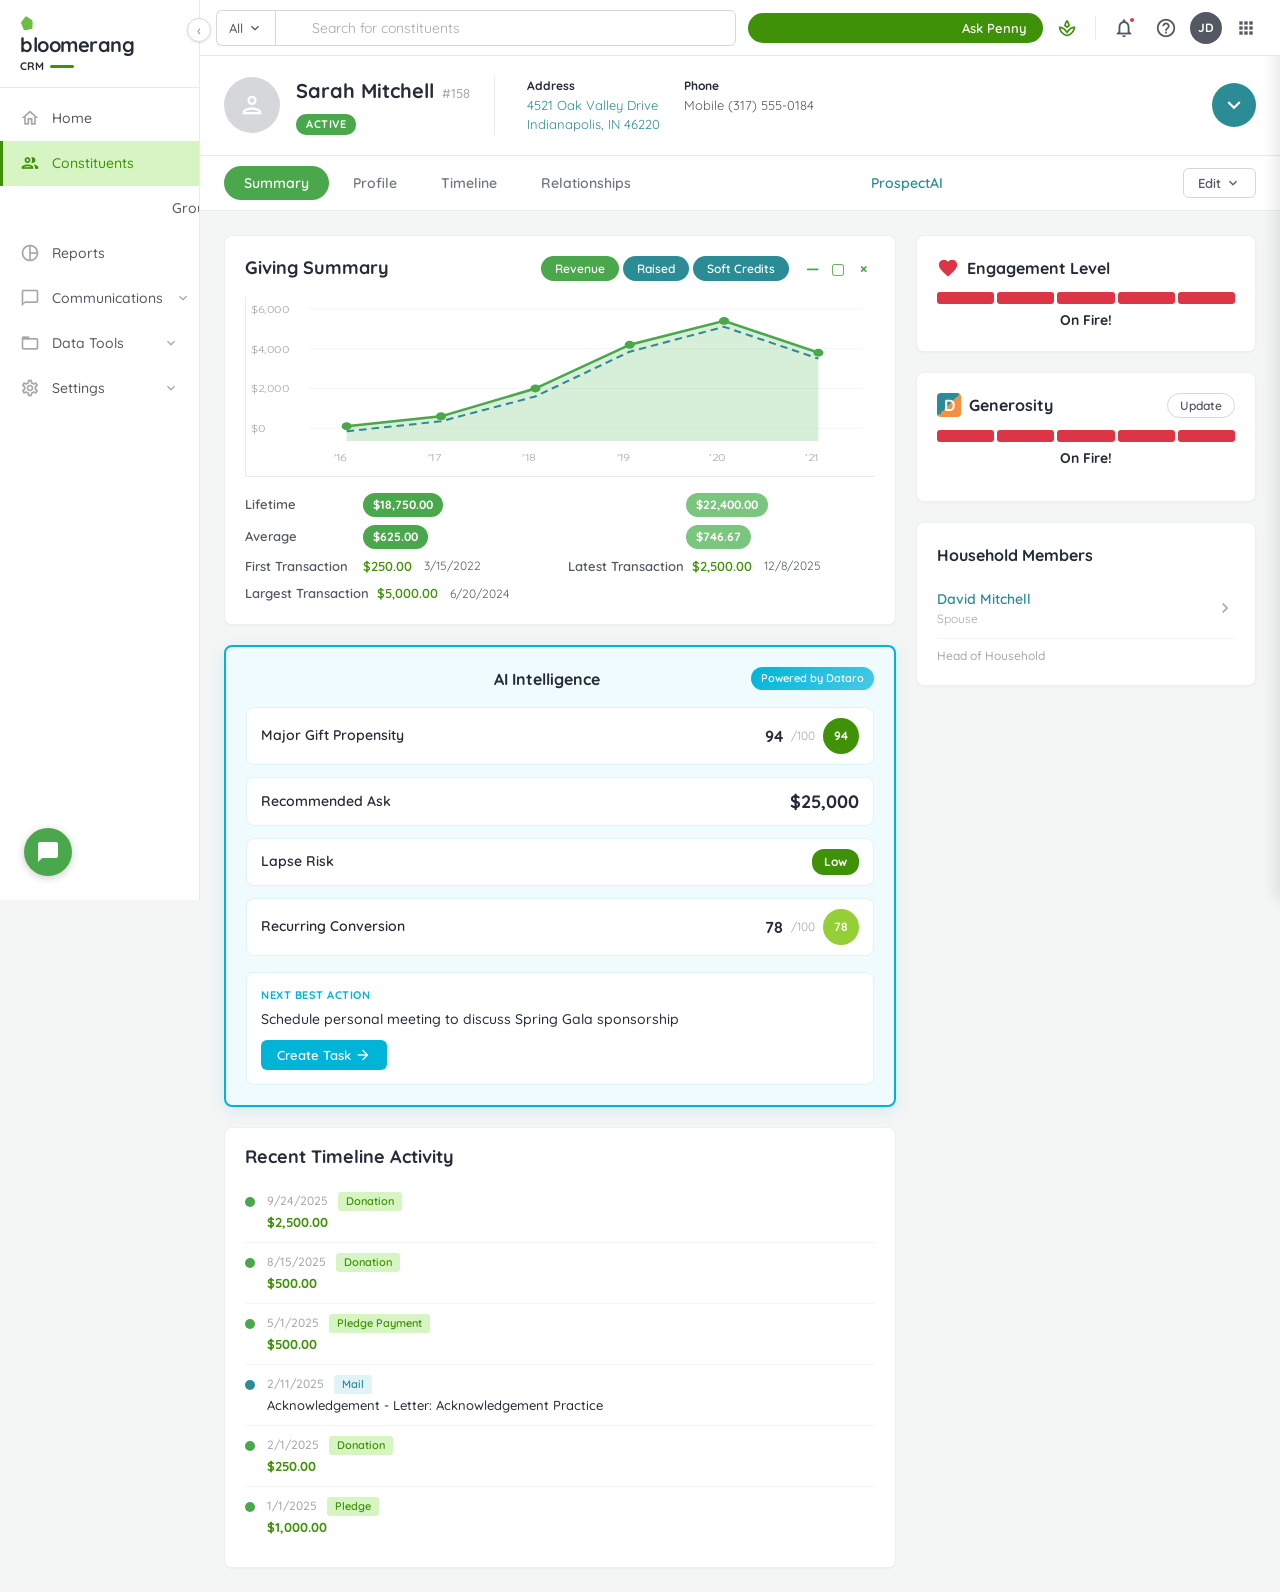
==== commit d9f663ad: "Merge branch 'claude/fervent-pascal' into main" ====
--- a/prototype/02_constituent.html
+++ b/prototype/02_constituent.html
@@ -398,7 +398,7 @@
 .pai-section {
   background: #fff; border: 1px solid rgba(0,0,0,0.06); border-radius: 8px;
   box-shadow: 0 1px 2px rgba(0,0,0,0.03);
-  margin-bottom: 16px; overflow: hidden;
+  margin-bottom: 16px;
 }
 .pai-section-header {
   padding: 14px 20px; display: flex; align-items: center; gap: 10px;
@@ -412,8 +412,20 @@
 .pai-section-body { padding: 0 20px 16px; font-size: 14px; color: #535862; line-height: 1.6; }
 .pai-section-body .source-link {
   color: #00B4D8; font-size: 11px; vertical-align: super; cursor: pointer; margin-left: 2px;
+  position: relative; display: inline-block;
 }
 .pai-section-body .source-link .material-icons-outlined { font-size: 12px; }
+.pai-section-body .source-link .source-tooltip {
+  display: none; position: absolute; bottom: calc(100% + 6px); left: 50%; transform: translateX(-50%);
+  background: #1a1d23; color: #fff; font-size: 12px; font-weight: 400; line-height: 1.4;
+  padding: 8px 12px; border-radius: 8px; white-space: nowrap; z-index: 100;
+  box-shadow: 0 4px 12px rgba(0,0,0,0.2); pointer-events: none;
+}
+.pai-section-body .source-link .source-tooltip::after {
+  content: ''; position: absolute; top: 100%; left: 50%; transform: translateX(-50%);
+  border: 5px solid transparent; border-top-color: #1a1d23;
+}
+.pai-section-body .source-link:hover .source-tooltip { display: block; }
 .pai-section-body ul { padding-left: 18px; list-style: disc; }
 .pai-section-body ul li { margin-bottom: 4px; }
 .pai-section-body .tag {
@@ -524,6 +536,169 @@
   body { font-size: 14px; }
   .floating-chat-btn { bottom: 16px; left: 16px; padding-bottom: env(safe-area-inset-bottom); }
   .search-bar, input[type="text"], input[type="email"], input[type="search"] { font-size: 16px; }
+  /* Penny panel full-screen on mobile */
+  .penny-panel { width: 100%; position: fixed; top: 0; left: 0; right: 0; bottom: 0; z-index: 2100; }
+  .dim-overlay { display: none !important; }
+  .close-btn .close-x { display: none; }
+  .close-btn .back-arrow { display: inline !important; }
+  .close-btn { width: 44px; height: 44px; font-size: 28px; }
+  .suggested-prompts { grid-template-columns: 1fr; }
+  .penny-input-bar {
+    position: fixed; bottom: 0; left: 0; right: 0;
+    padding-bottom: calc(12px + env(safe-area-inset-bottom));
+    z-index: 10;
+  }
+  .penny-input { height: 44px; font-size: 16px; }
+  .penny-send-btn { width: 44px; height: 44px; }
+  .prompt-pill { min-height: 44px; display: flex; align-items: center; }
+  .penny-feedback-btn { min-width: 44px; min-height: 44px; }
+  .new-convo-btn { min-height: 44px; }
+}
+
+/* ── PENNY OVERLAY & PANEL ── */
+.dim-overlay {
+  position: fixed; inset: 0; background: rgba(0,0,0,0.3);
+  z-index: 999; opacity: 0; pointer-events: none;
+  transition: opacity 0.3s ease;
+}
+.dim-overlay.active { opacity: 1; pointer-events: auto; }
+
+.penny-panel {
+  position: fixed; top: 0; right: 0; bottom: 0; width: 400px;
+  background: #fff; z-index: 1000; display: flex; flex-direction: column;
+  box-shadow: -4px 0 16px rgba(0,0,0,0.1);
+  transform: translateX(100%); transition: transform 0.3s ease;
+}
+.penny-panel.open { transform: translateX(0); }
+
+.penny-header {
+  height: 56px; min-height: 56px; border-bottom: 1px solid #e9eaeb;
+  display: flex; align-items: center; padding: 0 16px; gap: 10px;
+}
+.penny-header .sparkle-icon {
+  width: 32px; height: 32px; display: flex; align-items: center;
+  justify-content: center; color: #fff; background: #3f9107; border-radius: 50%; font-size: 18px;
+}
+.penny-header .penny-title-wrap { display: flex; align-items: center; gap: 8px; }
+.penny-header .penny-title { font-size: 18px; font-weight: 700; color: #252b37; }
+.penny-header .online-indicator { display: flex; align-items: center; gap: 4px; font-size: 11px; font-weight: 600; color: #3f9107; }
+.penny-header .online-dot {
+  width: 8px; height: 8px; background: #3f9107; border-radius: 50%;
+  display: inline-block; animation: pulse-dot 2s ease-in-out infinite;
+}
+@keyframes pulse-dot { 0%, 100% { opacity: 1; } 50% { opacity: 0.4; } }
+.penny-header-right { margin-left: auto; display: flex; align-items: center; gap: 8px; }
+.new-convo-btn {
+  font-family: inherit; font-size: 13px; font-weight: 600; color: #3f9107;
+  background: transparent; border: none; cursor: pointer; padding: 6px 10px;
+  border-radius: 6px; transition: background 0.15s; white-space: nowrap;
+}
+.new-convo-btn:hover { background: #f4f5f5; }
+.close-btn {
+  width: 32px; height: 32px; border-radius: 6px; border: none; background: transparent;
+  cursor: pointer; display: flex; align-items: center; justify-content: center;
+  color: #717680; font-size: 24px; line-height: 1; transition: background 0.15s;
+}
+.close-btn:hover { background: #f4f5f5; color: #252b37; }
+
+.suggested-prompts {
+  padding: 16px; display: grid; grid-template-columns: 1fr 1fr;
+  gap: 8px; border-bottom: 1px solid #e9eaeb;
+}
+.prompt-pill {
+  font-family: inherit; font-size: 12px; font-weight: 500; color: #3f9107;
+  background: #fff; border: 1px solid #3f9107; border-radius: 20px;
+  padding: 10px 16px; cursor: pointer; text-align: left; line-height: 1.4;
+  transition: background 0.15s, box-shadow 0.15s;
+}
+.prompt-pill:hover { background: #f0fbe8; box-shadow: 0 1px 4px rgba(63,145,7,0.15); }
+
+.chat-area {
+  flex: 1; overflow-y: auto; padding: 16px; display: flex;
+  flex-direction: column; gap: 16px; -webkit-overflow-scrolling: touch;
+  overscroll-behavior: contain;
+}
+.message { display: flex; flex-direction: column; max-width: 92%; }
+.message.user { align-self: flex-end; align-items: flex-end; }
+.message.penny { align-self: flex-start; align-items: flex-start; }
+.msg-label { font-size: 11px; color: #717680; margin-bottom: 4px; display: flex; align-items: center; gap: 4px; }
+.msg-label .sparkle-sm { color: #3f9107; font-size: 14px; }
+.msg-bubble { padding: 12px 16px; font-size: 14px; line-height: 1.6; }
+.message.user .msg-bubble { background: #f4f5f5; border-radius: 16px 16px 2px 16px; color: #252b37; }
+.message.penny .msg-bubble { background: #d7f5c3; border-radius: 16px 16px 16px 2px; color: #252b37; padding: 16px; }
+.msg-bubble strong { font-weight: 700; }
+.msg-bubble ul, .msg-bubble ol { margin: 4px 0 8px 18px; }
+.msg-bubble li { margin-bottom: 3px; }
+.msg-bubble p { margin-bottom: 8px; }
+.msg-bubble p:last-child { margin-bottom: 0; }
+.msg-time { font-size: 11px; color: #a4a7ae; margin-top: 4px; }
+
+.feedback-row { display: flex; align-items: center; gap: 8px; margin-top: 6px; }
+.penny-feedback-btn {
+  background: transparent; border: 1px solid #d5d7da; border-radius: 6px;
+  width: 30px; height: 30px; cursor: pointer; display: flex; align-items: center;
+  justify-content: center; color: #717680; transition: background 0.15s, color 0.15s, border-color 0.15s; padding: 0;
+}
+.penny-feedback-btn:hover { background: #f4f5f5; color: #252b37; border-color: #a4a7ae; }
+.penny-feedback-btn.active { background: #d7f5c3; color: #3f9107; border-color: #3f9107; }
+.penny-feedback-btn .material-icons-outlined { font-size: 16px; }
+.copy-btn {
+  margin-left: auto; background: transparent; border: none; cursor: pointer;
+  color: #a4a7ae; display: flex; align-items: center; justify-content: center;
+  padding: 4px; border-radius: 4px; transition: color 0.15s;
+}
+.copy-btn:hover { color: #535862; }
+.copy-btn .material-icons-outlined { font-size: 16px; }
+
+.feedback-form { display: none; margin-top: 10px; background: #f9faf9; border: 1px solid #e9eaeb; border-radius: 8px; padding: 14px; }
+.feedback-form.show { display: block; }
+.feedback-form-title { font-size: 14px; font-weight: 700; color: #252b37; margin-bottom: 4px; display: flex; align-items: center; justify-content: space-between; }
+.feedback-form-title .close-feedback { background: none; border: none; cursor: pointer; color: #717680; font-size: 18px; line-height: 1; padding: 0; }
+.feedback-form-subtitle { font-size: 13px; color: #717680; margin-bottom: 8px; font-style: italic; }
+.feedback-form textarea {
+  width: 100%; border: 1px solid #d5d7da; border-radius: 6px; padding: 10px;
+  font-family: inherit; font-size: 13px; color: #252b37; resize: vertical;
+  min-height: 60px; outline: none; transition: border-color 0.15s;
+}
+.feedback-form textarea:focus { border-color: #3f9107; }
+.feedback-form textarea::placeholder { color: #a4a7ae; }
+.feedback-form-footer { display: flex; align-items: center; justify-content: space-between; margin-top: 8px; }
+.feedback-char-count { font-size: 12px; color: #a4a7ae; }
+.feedback-submit-btn {
+  background: #6c5ce7; color: #fff; border: none; border-radius: 20px;
+  padding: 8px 20px; font-family: inherit; font-size: 13px; font-weight: 700;
+  cursor: pointer; transition: background 0.15s;
+}
+.feedback-submit-btn:hover { background: #5a4bd1; }
+
+.penny-input-bar { border-top: 1px solid #e9eaeb; padding: 12px 16px; background: #fff; }
+.input-row { display: flex; align-items: center; gap: 8px; }
+.penny-input {
+  flex: 1; height: 44px; border: 1px solid #d5d7da; border-radius: 22px;
+  padding: 0 16px; font-family: inherit; font-size: 14px; color: #252b37;
+  outline: none; transition: border-color 0.15s, box-shadow 0.15s;
+}
+.penny-input::placeholder { color: #a4a7ae; }
+.penny-input:focus { border-color: #3f9107; box-shadow: 0 0 0 3px rgba(63,145,7,0.15); }
+.penny-send-btn {
+  width: 40px; height: 40px; border-radius: 50%; border: none; background: #3f9107;
+  color: #fff; cursor: pointer; display: flex; align-items: center; justify-content: center;
+  transition: background 0.15s; flex-shrink: 0;
+}
+.penny-send-btn:hover { background: #357a06; }
+.penny-send-btn .material-icons-outlined { font-size: 20px; }
+.conversations-link {
+  display: block; text-align: center; margin-top: 8px; font-size: 13px;
+  font-weight: 600; color: #3f9107; text-decoration: none; cursor: pointer;
+}
+.conversations-link:hover { text-decoration: underline; }
+
+@keyframes blink { 0%, 100% { opacity: 1; } 50% { opacity: 0.3; } }
+
+@media (max-width: 768px) {
+  .penny-panel { width: 320px; }
+  .suggested-prompts { grid-template-columns: 1fr; }
+  .msg-bubble { padding: 10px 14px; }
 }
 </style>
 </head>
@@ -540,7 +715,7 @@
     <li><a href="01_home.html"><span class="material-icons-outlined">home</span><span>Home</span></a></li>
     <li class="active"><a href="02_constituent.html"><span class="material-icons-outlined">people</span><span>Constituents</span></a></li>
     <li><a href="#"><span class="material-icons-outlined">hexagon</span><span>Groups</span></a></li>
-    <li><a href="#"><span class="material-icons-outlined">pie_chart</span><span>Reports</span></a></li>
+    <li><a href="05_reports.html"><span class="material-icons-outlined">pie_chart</span><span>Reports</span></a></li>
     <li><a href="#"><span class="material-icons-outlined">chat_bubble_outline</span><span>Communications</span><span class="material-icons-outlined chevron">expand_more</span></a></li>
     <li><a href="#"><span class="material-icons-outlined">folder_open</span><span>Data Tools</span><span class="material-icons-outlined chevron">expand_more</span></a></li>
     <li><a href="#"><span class="material-icons-outlined">settings</span><span>Settings</span><span class="material-icons-outlined chevron">expand_more</span></a></li>
@@ -557,7 +732,7 @@
     <input type="text" class="search-bar" placeholder="Search for constituents">
   </div>
   <div class="header-right">
-    <a href="03_penny.html" class="ask-penny-btn"><span class="material-icons-outlined sparkle">auto_awesome</span> Ask Penny</a>
+    <button class="ask-penny-btn" id="openPenny"><span class="material-icons-outlined sparkle">auto_awesome</span> Ask Penny</button>
     <button class="header-icon-btn bloom-logo" title="Home"><span class="material-icons-outlined">spa</span></button>
     <span style="width:1px;height:24px;background:#e9eaeb;margin:0 4px;"></span>
     <button class="header-icon-btn" title="Notifications">
@@ -829,7 +1004,6 @@
             <div class="gen-segment filled"></div>
           </div>
           <div class="gen-status">On Fire!</div>
-          <button class="gen-cta">View in DonorSearch</button>
         </div>
 
         <!-- Household Members -->
@@ -902,7 +1076,7 @@
           <span class="material-icons-outlined expand-icon">expand_more</span>
         </div>
         <div class="pai-section-body">
-          Sarah Mitchell is a high-capacity prospect with strong philanthropic alignment to your organization's mission. As a Board Member at Riverside Corp and active community leader, she demonstrates both the financial capacity and personal motivation for a transformative gift.<a class="source-link" title="Source"><span class="material-icons-outlined">link</span></a> Her giving trajectory has been consistently upward, with a lifetime giving total of $18,750 to your organization and an estimated $200,000+ in annual philanthropic commitments across all causes.<a class="source-link" title="Source"><span class="material-icons-outlined">link</span></a>
+          Sarah Mitchell is a high-capacity prospect with strong philanthropic alignment to your organization's mission. As a Board Member at Riverside Corp and active community leader, she demonstrates both the financial capacity and personal motivation for a transformative gift.<a class="source-link"><span class="material-icons-outlined">link</span><span class="source-tooltip">LinkedIn &bull; Riverside Corp Board Page</span></a> Her giving trajectory has been consistently upward, with a lifetime giving total of $18,750 to your organization and an estimated $200,000+ in annual philanthropic commitments across all causes.<a class="source-link"><span class="material-icons-outlined">link</span><span class="source-tooltip">Internal CRM &bull; Giving History</span></a>
         </div>
       </div>
 
@@ -914,9 +1088,9 @@
           <span class="material-icons-outlined expand-icon">expand_more</span>
         </div>
         <div class="pai-section-body">
-          <div class="pai-detail-row"><span class="key">Estimated Wealth</span><span class="val">$500K+ <a class="source-link" title="Source"><span class="material-icons-outlined">link</span></a></span></div>
-          <div class="pai-detail-row"><span class="key">Real Estate Holdings</span><span class="val">$1.2M (primary residence, Indianapolis) <a class="source-link" title="Source"><span class="material-icons-outlined">link</span></a></span></div>
-          <div class="pai-detail-row"><span class="key">Stock Holdings</span><span class="val">Detected &mdash; SEC filings indicate equity positions <a class="source-link" title="Source"><span class="material-icons-outlined">link</span></a></span></div>
+          <div class="pai-detail-row"><span class="key">Estimated Wealth</span><span class="val">$500K+ <a class="source-link"><span class="material-icons-outlined">link</span><span class="source-tooltip">Wealth Engine &bull; Wealth Screening</span></a></span></div>
+          <div class="pai-detail-row"><span class="key">Real Estate Holdings</span><span class="val">$1.2M (primary residence, Indianapolis) <a class="source-link"><span class="material-icons-outlined">link</span><span class="source-tooltip">Marion County Assessor &bull; Property Records</span></a></span></div>
+          <div class="pai-detail-row"><span class="key">Stock Holdings</span><span class="val">Detected &mdash; SEC filings indicate equity positions <a class="source-link"><span class="material-icons-outlined">link</span><span class="source-tooltip">SEC EDGAR &bull; Insider Filings</span></a></span></div>
           <div class="pai-detail-row"><span class="key">Estimated Gift Capacity</span><span class="val"><strong style="color:#3f9107">$25,000 &ndash; $50,000</strong></span></div>
           <div class="pai-detail-row"><span class="key">Giving Capacity Rating</span><span class="val"><span class="tag green">High</span></span></div>
         </div>
@@ -934,19 +1108,19 @@
             <span style="min-width:140px;font-weight:600;color:#252b37">Education</span>
             <div class="bar-wrap"><div class="bar-fill" style="width:92%"></div></div>
             <span class="pct">92%</span>
-            <a class="source-link" title="Source"><span class="material-icons-outlined">link</span></a>
+            <a class="source-link"><span class="material-icons-outlined">link</span><span class="source-tooltip">Dataro Model &bull; Affinity Scoring</span></a>
           </div>
           <div class="pai-affinity-bar">
             <span style="min-width:140px;font-weight:600;color:#252b37">Youth Development</span>
             <div class="bar-wrap"><div class="bar-fill" style="width:88%"></div></div>
             <span class="pct">88%</span>
-            <a class="source-link" title="Source"><span class="material-icons-outlined">link</span></a>
+            <a class="source-link"><span class="material-icons-outlined">link</span><span class="source-tooltip">Dataro Model &bull; Affinity Scoring</span></a>
           </div>
           <div class="pai-affinity-bar">
             <span style="min-width:140px;font-weight:600;color:#252b37">Arts &amp; Culture</span>
             <div class="bar-wrap"><div class="bar-fill" style="width:75%"></div></div>
             <span class="pct">75%</span>
-            <a class="source-link" title="Source"><span class="material-icons-outlined">link</span></a>
+            <a class="source-link"><span class="material-icons-outlined">link</span><span class="source-tooltip">Dataro Model &bull; Affinity Scoring</span></a>
           </div>
         </div>
       </div>
@@ -959,10 +1133,10 @@
           <span class="material-icons-outlined expand-icon">expand_more</span>
         </div>
         <div class="pai-section-body">
-          <div class="pai-detail-row"><span class="key">Current Role</span><span class="val">Board Member, Riverside Corp <a class="source-link" title="Source"><span class="material-icons-outlined">link</span></a></span></div>
-          <div class="pai-detail-row"><span class="key">Previous Role</span><span class="val">VP of Operations, TechVentures Inc. <a class="source-link" title="Source"><span class="material-icons-outlined">link</span></a></span></div>
+          <div class="pai-detail-row"><span class="key">Current Role</span><span class="val">Board Member, Riverside Corp <a class="source-link"><span class="material-icons-outlined">link</span><span class="source-tooltip">LinkedIn &bull; Professional Profile</span></a></span></div>
+          <div class="pai-detail-row"><span class="key">Previous Role</span><span class="val">VP of Operations, TechVentures Inc. <a class="source-link"><span class="material-icons-outlined">link</span><span class="source-tooltip">LinkedIn &bull; Employment History</span></a></span></div>
           <div class="pai-detail-row"><span class="key">Industry</span><span class="val">Technology / Corporate Leadership</span></div>
-          <div class="pai-detail-row"><span class="key">Board Memberships</span><span class="val">Riverside Corp, Indianapolis Arts Council, Youth Forward Initiative <a class="source-link" title="Source"><span class="material-icons-outlined">link</span></a></span></div>
+          <div class="pai-detail-row"><span class="key">Board Memberships</span><span class="val">Riverside Corp, Indianapolis Arts Council, Youth Forward Initiative <a class="source-link"><span class="material-icons-outlined">link</span><span class="source-tooltip">IN Secretary of State &bull; Corporate Filings</span></a></span></div>
         </div>
       </div>
 
@@ -974,8 +1148,8 @@
           <span class="material-icons-outlined expand-icon">expand_more</span>
         </div>
         <div class="pai-section-body">
-          <p style="margin-bottom:8px;">Known giving to <strong>15+ organizations</strong>, demonstrating broad philanthropic engagement.<a class="source-link" title="Source"><span class="material-icons-outlined">link</span></a></p>
-          <div class="pai-detail-row"><span class="key">Largest Known Gift</span><span class="val">$50,000 &mdash; Indianapolis Arts Council (2024) <a class="source-link" title="Source"><span class="material-icons-outlined">link</span></a></span></div>
+          <p style="margin-bottom:8px;">Known giving to <strong>15+ organizations</strong>, demonstrating broad philanthropic engagement.<a class="source-link"><span class="material-icons-outlined">link</span><span class="source-tooltip">IRS Form 990 &bull; Public Filings</span></a></p>
+          <div class="pai-detail-row"><span class="key">Largest Known Gift</span><span class="val">$50,000 &mdash; Indianapolis Arts Council (2024) <a class="source-link"><span class="material-icons-outlined">link</span><span class="source-tooltip">Indianapolis Arts Council &bull; Annual Report 2024</span></a></span></div>
           <div class="pai-detail-row"><span class="key">Annual Giving (est.)</span><span class="val">$200,000+ across all organizations</span></div>
           <div class="pai-detail-row"><span class="key">Giving Pattern</span><span class="val">Year-end concentration, responsive to events</span></div>
           <div style="margin-top:8px;">
@@ -997,11 +1171,11 @@
         </div>
         <div class="pai-section-body">
           <div class="pai-article">
-            <div class="article-title">"Riverside Corp Announces Community Investment Initiative"<a class="source-link" title="Source"><span class="material-icons-outlined">link</span></a></div>
+            <div class="article-title">"Riverside Corp Announces Community Investment Initiative"<a class="source-link"><span class="material-icons-outlined">link</span><span class="source-tooltip">Indianapolis Business Journal &bull; Feb 12, 2026</span></a></div>
             <div class="article-meta">Indianapolis Business Journal &bull; February 12, 2026</div>
           </div>
           <div class="pai-article">
-            <div class="article-title">"Local Leaders Honored at Youth Forward Gala"<a class="source-link" title="Source"><span class="material-icons-outlined">link</span></a></div>
+            <div class="article-title">"Local Leaders Honored at Youth Forward Gala"<a class="source-link"><span class="material-icons-outlined">link</span><span class="source-tooltip">IndyStar &bull; Nov 8, 2025</span></a></div>
             <div class="article-meta">IndyStar &bull; November 8, 2025</div>
           </div>
         </div>
@@ -1018,7 +1192,7 @@
           <div style="display:flex;align-items:center;gap:8px;padding:8px 0;">
             <span class="material-icons-outlined" style="color:#3f9107;font-size:20px;">check_circle</span>
             <span style="font-weight:600;color:#3f9107;">No adverse findings</span>
-            <a class="source-link" title="Source"><span class="material-icons-outlined">link</span></a>
+            <a class="source-link"><span class="material-icons-outlined">link</span><span class="source-tooltip">LexisNexis &bull; Public Records Screening</span></a>
           </div>
           <p>No litigation, regulatory issues, or negative media coverage identified in public records screening.</p>
         </div>
@@ -1032,9 +1206,9 @@
           <span class="material-icons-outlined expand-icon">expand_more</span>
         </div>
         <div class="pai-section-body">
-          <div class="pai-detail-row"><span class="key">Spouse</span><span class="val">David Mitchell (also a donor in your database) <a class="source-link" title="Source"><span class="material-icons-outlined">link</span></a></span></div>
+          <div class="pai-detail-row"><span class="key">Spouse</span><span class="val">David Mitchell (also a donor in your database) <a class="source-link"><span class="material-icons-outlined">link</span><span class="source-tooltip">Internal CRM &bull; Household Records</span></a></span></div>
           <div class="pai-detail-row"><span class="key">Children</span><span class="val">2 children (school-age)</span></div>
-          <div class="pai-detail-row"><span class="key">Key Connections</span><span class="val">Robert Chen (Riverside Corp CEO), Lisa Park (Indianapolis Arts Council ED) <a class="source-link" title="Source"><span class="material-icons-outlined">link</span></a></span></div>
+          <div class="pai-detail-row"><span class="key">Key Connections</span><span class="val">Robert Chen (Riverside Corp CEO), Lisa Park (Indianapolis Arts Council ED) <a class="source-link"><span class="material-icons-outlined">link</span><span class="source-tooltip">LinkedIn &bull; Mutual Connections</span></a></span></div>
         </div>
       </div>
 
@@ -1047,9 +1221,9 @@
         </div>
         <div class="pai-section-body">
           <ul>
-            <li><strong>Tennis</strong> &mdash; Active member at Indianapolis Racquet Club <a class="source-link" title="Source"><span class="material-icons-outlined">link</span></a></li>
-            <li><strong>Opera</strong> &mdash; Season subscriber at Indianapolis Opera <a class="source-link" title="Source"><span class="material-icons-outlined">link</span></a></li>
-            <li><strong>Youth Mentoring</strong> &mdash; Volunteer mentor through Youth Forward Initiative <a class="source-link" title="Source"><span class="material-icons-outlined">link</span></a></li>
+            <li><strong>Tennis</strong> &mdash; Active member at Indianapolis Racquet Club <a class="source-link"><span class="material-icons-outlined">link</span><span class="source-tooltip">Indianapolis Racquet Club &bull; Member Directory</span></a></li>
+            <li><strong>Opera</strong> &mdash; Season subscriber at Indianapolis Opera <a class="source-link"><span class="material-icons-outlined">link</span><span class="source-tooltip">Indianapolis Opera &bull; Donor Recognition</span></a></li>
+            <li><strong>Youth Mentoring</strong> &mdash; Volunteer mentor through Youth Forward Initiative <a class="source-link"><span class="material-icons-outlined">link</span><span class="source-tooltip">Youth Forward Initiative &bull; Volunteer Page</span></a></li>
           </ul>
         </div>
       </div>
@@ -1070,6 +1244,119 @@
 <button class="floating-chat-btn" title="Chat">
   <span class="material-icons-outlined">chat_bubble</span>
 </button>
+
+<!-- ════════════ PENNY OVERLAY ════════════ -->
+<div class="dim-overlay" id="dimOverlay"></div>
+
+<!-- ════════════ PENNY AI CHAT PANEL ════════════ -->
+<div class="penny-panel" id="pennyPanel">
+  <!-- Header -->
+  <div class="penny-header">
+    <div class="sparkle-icon">
+      <span class="material-icons-outlined">auto_awesome</span>
+    </div>
+    <div class="penny-title-wrap">
+      <span class="penny-title">Penny</span>
+      <span class="online-indicator">
+        <span class="online-dot"></span>
+        Online
+      </span>
+    </div>
+    <div class="penny-header-right">
+      <button class="new-convo-btn">New Conversation</button>
+      <button class="close-btn" id="closePenny" title="Close"><span class="back-arrow" style="display:none;">&#8592;</span><span class="close-x">&times;</span></button>
+    </div>
+  </div>
+
+  <!-- Suggested Prompts -->
+  <div class="suggested-prompts" id="suggestedPrompts">
+    <button class="prompt-pill" data-prompt="Prepare me for my meeting with Sarah Mitchell tomorrow">Prepare me for my meeting with Sarah</button>
+    <button class="prompt-pill" data-prompt="What's the best ask amount for Sarah Mitchell?">What's the best ask amount?</button>
+    <button class="prompt-pill" data-prompt="Show upgrade opportunities this week">Show upgrade opportunities this week</button>
+    <button class="prompt-pill" data-prompt="Create a cultivation plan for Sarah Mitchell">Create a cultivation plan</button>
+  </div>
+
+  <!-- Chat Area -->
+  <div class="chat-area" id="chatArea">
+    <!-- User Message -->
+    <div class="message user">
+      <div class="msg-label">You</div>
+      <div class="msg-bubble">Prepare me for my meeting with Sarah Mitchell tomorrow</div>
+      <div class="msg-time">Just now</div>
+    </div>
+
+    <!-- Penny Response -->
+    <div class="message penny">
+      <div class="msg-label">
+        <span class="material-icons-outlined sparkle-sm">auto_awesome</span>
+        Penny
+      </div>
+      <div class="msg-bubble">
+        <p>Here's your meeting brief for Sarah Mitchell:</p>
+        <p><strong>Key Facts:</strong></p>
+        <ul>
+          <li>3-year donor, lifetime giving $18,750</li>
+          <li>Board member at Riverside Corp (estimated revenue $50M+)</li>
+          <li>Attended Spring Gala Preview last week &mdash; stayed 2 hours, spoke with your ED</li>
+          <li>Engagement level: On Fire</li>
+        </ul>
+        <p><strong>Dataro Intelligence:</strong></p>
+        <ul>
+          <li>Major gift propensity: 94/100 &mdash; she's in your top 5% of prospects</li>
+          <li>Recommended ask: $25,000 for Spring Gala sponsorship</li>
+          <li>Her interests align strongly with your youth education programs</li>
+        </ul>
+        <p><strong>Talking Points:</strong></p>
+        <ol>
+          <li>Thank her for attending the Gala Preview &mdash; mention you noticed she connected with your ED</li>
+          <li>Share impact update on the youth mentoring program (her top interest area)</li>
+          <li>Present the $25,000 Platinum Sponsorship opportunity for the Spring Gala</li>
+          <li>Mention that sponsorship includes naming rights on the youth stage</li>
+        </ol>
+        <p><strong>Risk Factors:</strong></p>
+        <p>None identified. She's highly engaged and giving trajectory is upward.</p>
+        <p>Would you like me to draft a meeting agenda or follow-up email?</p>
+      </div>
+      <div class="msg-time">Just now</div>
+      <!-- Feedback -->
+      <div class="feedback-row">
+        <button class="penny-feedback-btn" id="thumbUp" title="Good response">
+          <span class="material-icons-outlined">thumb_up</span>
+        </button>
+        <button class="penny-feedback-btn" id="thumbDown" title="Bad response">
+          <span class="material-icons-outlined">thumb_down</span>
+        </button>
+        <button class="copy-btn" id="copyBtn" title="Copy response">
+          <span class="material-icons-outlined">content_copy</span>
+        </button>
+      </div>
+      <!-- Feedback Form -->
+      <div class="feedback-form" id="feedbackForm">
+        <div class="feedback-form-title">
+          Thanks for the feedback!
+          <button class="close-feedback" id="closeFeedback">&times;</button>
+        </div>
+        <div class="feedback-form-subtitle" id="feedbackSubtitle">What worked well about this response? (Optional)</div>
+        <textarea id="feedbackTextarea" placeholder="Provide more feedback" maxlength="255"></textarea>
+        <div class="feedback-form-footer">
+          <span class="feedback-char-count" id="feedbackCharCount">255 characters remaining</span>
+          <button class="feedback-submit-btn" id="feedbackSubmitBtn">Submit</button>
+        </div>
+      </div>
+    </div>
+  </div>
+
+  <!-- Input Bar -->
+  <div class="penny-input-bar">
+    <div class="input-row">
+      <input class="penny-input" id="pennyInput" type="text" placeholder="Ask Penny anything...">
+      <button class="penny-send-btn" id="sendBtn">
+        <span class="material-icons-outlined">arrow_upward</span>
+      </button>
+    </div>
+    <a class="conversations-link" href="#">Conversations</a>
+  </div>
+</div>
 
 <!-- ════════════ JAVASCRIPT ════════════ -->
 <script>
@@ -1114,6 +1401,141 @@
     overlay.addEventListener('click', function() { sidebar.classList.remove('open'); });
   }
 })();
+
+// Penny panel
+(function() {
+  var panel = document.getElementById('pennyPanel');
+  var dimOverlay = document.getElementById('dimOverlay');
+  var closeBtn = document.getElementById('closePenny');
+  var openBtn = document.getElementById('openPenny');
+  var chatArea = document.getElementById('chatArea');
+  var thumbUp = document.getElementById('thumbUp');
+  var thumbDown = document.getElementById('thumbDown');
+  var copyBtn = document.getElementById('copyBtn');
+  var sendBtn = document.getElementById('sendBtn');
+  var pennyInput = document.getElementById('pennyInput');
+  var feedbackForm = document.getElementById('feedbackForm');
+  var feedbackSubtitle = document.getElementById('feedbackSubtitle');
+  var feedbackTextarea = document.getElementById('feedbackTextarea');
+  var feedbackCharCount = document.getElementById('feedbackCharCount');
+  var closeFeedback = document.getElementById('closeFeedback');
+  var feedbackSubmitBtn = document.getElementById('feedbackSubmitBtn');
+
+  function openPanel() {
+    panel.classList.add('open');
+    dimOverlay.classList.add('active');
+  }
+  function closePanel() {
+    panel.classList.remove('open');
+    dimOverlay.classList.remove('active');
+  }
+
+  openBtn.addEventListener('click', openPanel);
+  closeBtn.addEventListener('click', closePanel);
+  dimOverlay.addEventListener('click', closePanel);
+
+  // Prompt pills
+  document.querySelectorAll('.prompt-pill').forEach(function(pill) {
+    pill.addEventListener('click', function() {
+      chatArea.scrollTo({ top: 0, behavior: 'smooth' });
+      pill.style.background = '#d7f5c3';
+      setTimeout(function() { pill.style.background = ''; }, 400);
+    });
+  });
+
+  // Thumbs up/down + feedback form
+  thumbUp.addEventListener('click', function() {
+    thumbUp.classList.toggle('active');
+    thumbDown.classList.remove('active');
+    if (thumbUp.classList.contains('active')) {
+      feedbackSubtitle.textContent = 'What worked well about this response? (Optional)';
+      feedbackForm.classList.add('show');
+    } else {
+      feedbackForm.classList.remove('show');
+    }
+  });
+  thumbDown.addEventListener('click', function() {
+    thumbDown.classList.toggle('active');
+    thumbUp.classList.remove('active');
+    if (thumbDown.classList.contains('active')) {
+      feedbackSubtitle.textContent = 'What could be improved about this response? (Optional)';
+      feedbackForm.classList.add('show');
+    } else {
+      feedbackForm.classList.remove('show');
+    }
+  });
+
+  closeFeedback.addEventListener('click', function() {
+    feedbackForm.classList.remove('show');
+    thumbUp.classList.remove('active');
+    thumbDown.classList.remove('active');
+  });
+
+  feedbackTextarea.addEventListener('input', function() {
+    var remaining = 255 - feedbackTextarea.value.length;
+    feedbackCharCount.textContent = remaining + ' characters remaining';
+  });
+
+  feedbackSubmitBtn.addEventListener('click', function() {
+    feedbackForm.classList.remove('show');
+    feedbackTextarea.value = '';
+    feedbackCharCount.textContent = '255 characters remaining';
+  });
+
+  // Copy response
+  copyBtn.addEventListener('click', function() {
+    var pennyBubble = document.querySelector('.message.penny .msg-bubble');
+    if (pennyBubble) {
+      var text = pennyBubble.innerText;
+      navigator.clipboard.writeText(text).then(function() {
+        copyBtn.querySelector('.material-icons-outlined').textContent = 'check';
+        setTimeout(function() {
+          copyBtn.querySelector('.material-icons-outlined').textContent = 'content_copy';
+        }, 1500);
+      });
+    }
+  });
+
+  // Send message
+  function escapeHtml(text) {
+    var div = document.createElement('div');
+    div.textContent = text;
+    return div.innerHTML;
+  }
+
+  function handleSend() {
+    var text = pennyInput.value.trim();
+    if (!text) return;
+
+    var userMsg = document.createElement('div');
+    userMsg.className = 'message user';
+    userMsg.innerHTML = '<div class="msg-label">You</div>' +
+      '<div class="msg-bubble">' + escapeHtml(text) + '</div>' +
+      '<div class="msg-time">Just now</div>';
+    chatArea.appendChild(userMsg);
+    pennyInput.value = '';
+
+    var typingMsg = document.createElement('div');
+    typingMsg.className = 'message penny';
+    typingMsg.innerHTML = '<div class="msg-label"><span class="material-icons-outlined sparkle-sm">auto_awesome</span> Penny</div>' +
+      '<div class="msg-bubble" style="padding:12px 16px;"><span style="animation:blink 1s infinite;">Thinking...</span></div>';
+    chatArea.appendChild(typingMsg);
+    chatArea.scrollTop = chatArea.scrollHeight;
+
+    setTimeout(function() {
+      typingMsg.querySelector('.msg-bubble').innerHTML =
+        '<p>I\'d be happy to help with that! Based on Sarah Mitchell\'s profile and recent engagement data, I can provide more detailed insights. Is there a specific aspect you\'d like me to focus on?</p>';
+      chatArea.scrollTop = chatArea.scrollHeight;
+    }, 1500);
+  }
+
+  sendBtn.addEventListener('click', handleSend);
+  pennyInput.addEventListener('keydown', function(e) {
+    if (e.key === 'Enter') handleSend();
+  });
+
+  chatArea.scrollTop = chatArea.scrollHeight;
+})();
 </script>
 </body>
 </html>
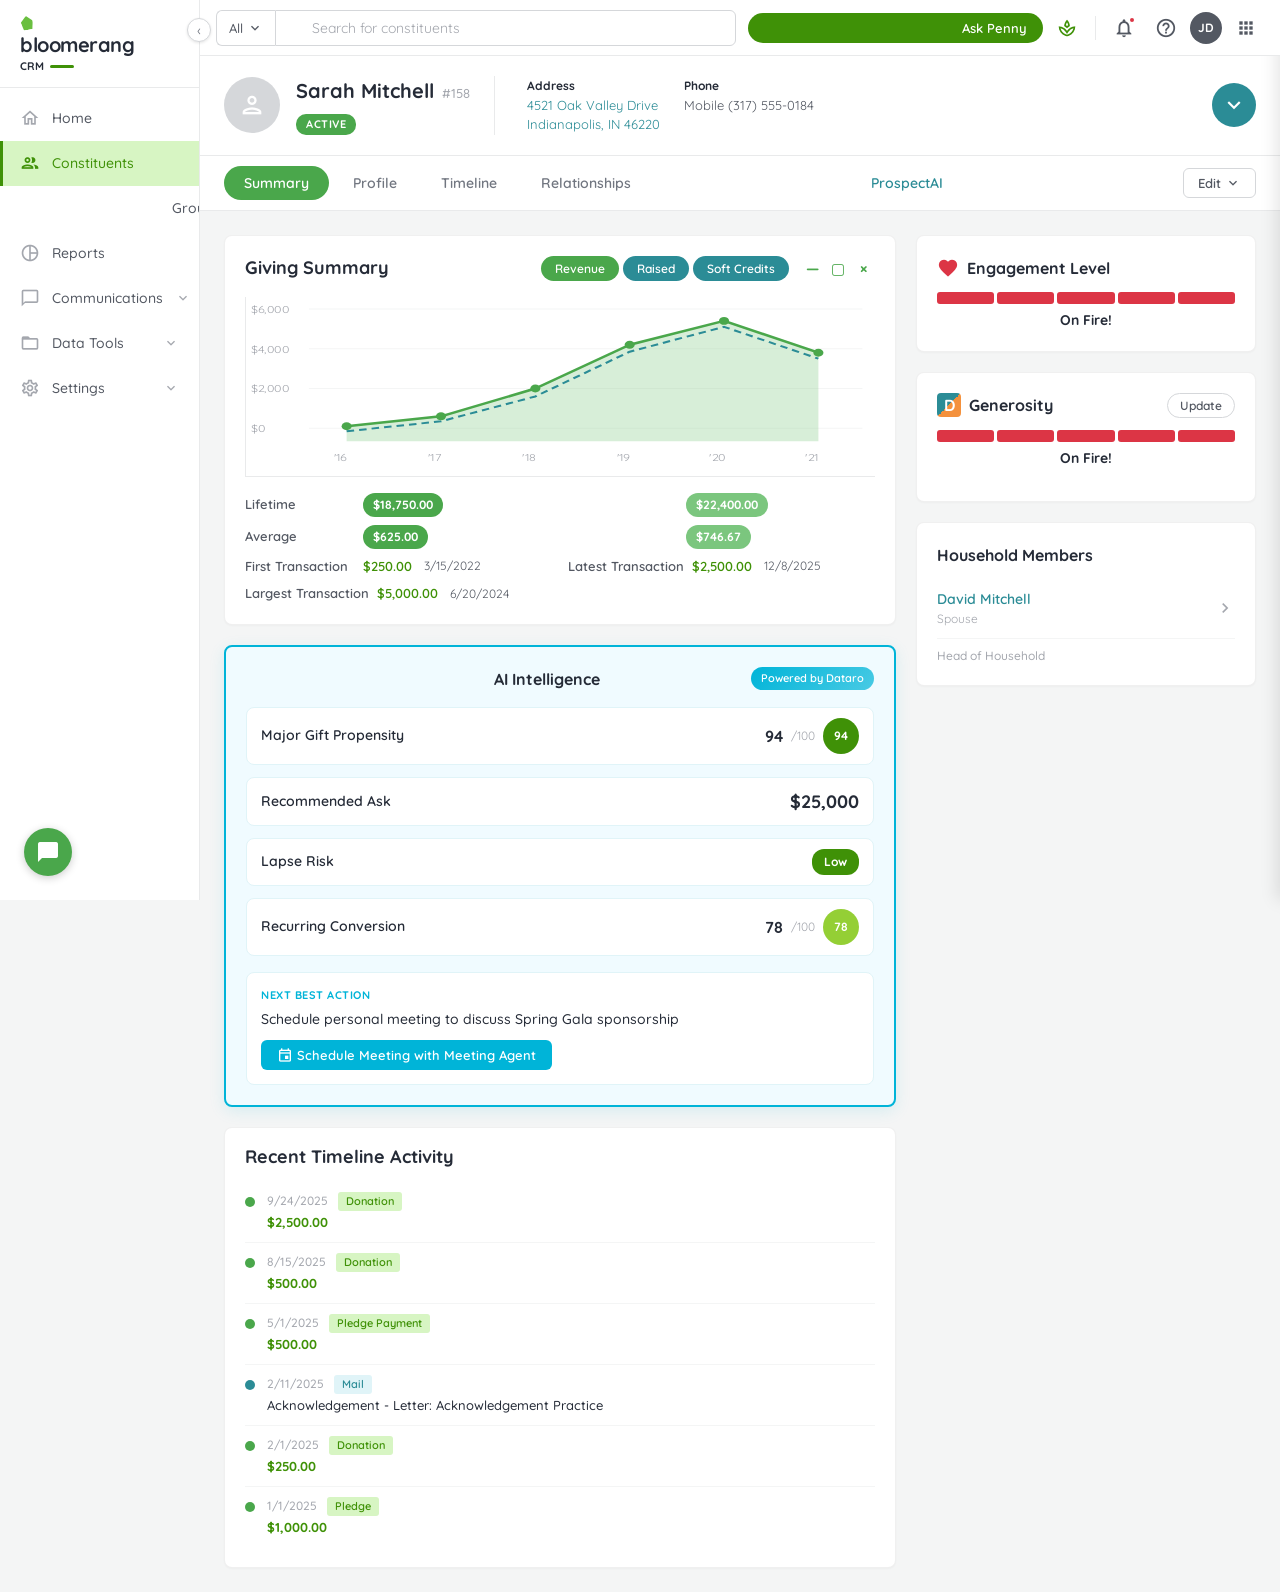
==== commit 114a15d7: "Change Next Best Action CTA to Schedule Meeting with Meeting Agent Replace generic "Create Task" but" ====
--- a/prototype/02_constituent.html
+++ b/prototype/02_constituent.html
@@ -536,8 +536,160 @@
   body { font-size: 14px; }
   .floating-chat-btn { bottom: 16px; left: 16px; padding-bottom: env(safe-area-inset-bottom); }
   .search-bar, input[type="text"], input[type="email"], input[type="search"] { font-size: 16px; }
-  /* Penny panel full-screen on mobile */
-  .penny-panel { width: 100%; position: fixed; top: 0; left: 0; right: 0; bottom: 0; z-index: 2100; }
+}
+
+/* ── PENNY OVERLAY & PANEL ── */
+.dim-overlay {
+  position: fixed; inset: 0; background: rgba(0,0,0,0.3);
+  z-index: 999; opacity: 0; pointer-events: none;
+  transition: opacity 0.3s ease;
+}
+.dim-overlay.active { opacity: 1; pointer-events: auto; }
+
+.penny-panel {
+  position: fixed; top: 0; right: 0; bottom: 0; width: 400px;
+  background: #fff; z-index: 1000; display: flex; flex-direction: column;
+  box-shadow: -4px 0 16px rgba(0,0,0,0.1);
+  transform: translateX(100%); transition: transform 0.3s ease;
+}
+.penny-panel.open { transform: translateX(0); }
+
+.penny-header {
+  height: 56px; min-height: 56px; border-bottom: 1px solid #e9eaeb;
+  display: flex; align-items: center; padding: 0 16px; gap: 10px;
+}
+.penny-header .sparkle-icon {
+  width: 32px; height: 32px; display: flex; align-items: center;
+  justify-content: center; color: #fff; background: #3f9107; border-radius: 50%; font-size: 18px;
+}
+.penny-header .penny-title-wrap { display: flex; align-items: center; gap: 8px; }
+.penny-header .penny-title { font-size: 18px; font-weight: 700; color: #252b37; }
+.penny-header .online-indicator { display: flex; align-items: center; gap: 4px; font-size: 11px; font-weight: 600; color: #3f9107; }
+.penny-header .online-dot {
+  width: 8px; height: 8px; background: #3f9107; border-radius: 50%;
+  display: inline-block; animation: pulse-dot 2s ease-in-out infinite;
+}
+@keyframes pulse-dot { 0%, 100% { opacity: 1; } 50% { opacity: 0.4; } }
+.penny-header-right { margin-left: auto; display: flex; align-items: center; gap: 8px; }
+.new-convo-btn {
+  font-family: inherit; font-size: 13px; font-weight: 600; color: #3f9107;
+  background: transparent; border: none; cursor: pointer; padding: 6px 10px;
+  border-radius: 6px; transition: background 0.15s; white-space: nowrap;
+}
+.new-convo-btn:hover { background: #f4f5f5; }
+.close-btn {
+  width: 32px; height: 32px; border-radius: 6px; border: none; background: transparent;
+  cursor: pointer; display: flex; align-items: center; justify-content: center;
+  color: #717680; font-size: 24px; line-height: 1; transition: background 0.15s;
+}
+.close-btn:hover { background: #f4f5f5; color: #252b37; }
+
+.suggested-prompts {
+  padding: 16px; display: grid; grid-template-columns: 1fr 1fr;
+  gap: 8px; border-bottom: 1px solid #e9eaeb;
+}
+.prompt-pill {
+  font-family: inherit; font-size: 12px; font-weight: 500; color: #3f9107;
+  background: #fff; border: 1px solid #3f9107; border-radius: 20px;
+  padding: 10px 16px; cursor: pointer; text-align: left; line-height: 1.4;
+  transition: background 0.15s, box-shadow 0.15s;
+}
+.prompt-pill:hover { background: #f0fbe8; box-shadow: 0 1px 4px rgba(63,145,7,0.15); }
+
+.chat-area {
+  flex: 1; overflow-y: auto; padding: 16px; display: flex;
+  flex-direction: column; gap: 16px; -webkit-overflow-scrolling: touch;
+  overscroll-behavior: contain;
+}
+.message { display: flex; flex-direction: column; max-width: 92%; }
+.message.user { align-self: flex-end; align-items: flex-end; }
+.message.penny { align-self: flex-start; align-items: flex-start; }
+.msg-label { font-size: 11px; color: #717680; margin-bottom: 4px; display: flex; align-items: center; gap: 4px; }
+.msg-label .sparkle-sm { color: #3f9107; font-size: 14px; }
+.msg-bubble { padding: 12px 16px; font-size: 14px; line-height: 1.6; }
+.message.user .msg-bubble { background: #f4f5f5; border-radius: 16px 16px 2px 16px; color: #252b37; }
+.message.penny .msg-bubble { background: #d7f5c3; border-radius: 16px 16px 16px 2px; color: #252b37; padding: 16px; }
+.msg-bubble strong { font-weight: 700; }
+.msg-bubble ul, .msg-bubble ol { margin: 4px 0 8px 18px; }
+.msg-bubble li { margin-bottom: 3px; }
+.msg-bubble p { margin-bottom: 8px; }
+.msg-bubble p:last-child { margin-bottom: 0; }
+.msg-time { font-size: 11px; color: #a4a7ae; margin-top: 4px; }
+
+.feedback-row { display: flex; align-items: center; gap: 8px; margin-top: 6px; }
+.penny-feedback-btn {
+  background: transparent; border: 1px solid #d5d7da; border-radius: 6px;
+  width: 30px; height: 30px; cursor: pointer; display: flex; align-items: center;
+  justify-content: center; color: #717680; transition: background 0.15s, color 0.15s, border-color 0.15s; padding: 0;
+}
+.penny-feedback-btn:hover { background: #f4f5f5; color: #252b37; border-color: #a4a7ae; }
+.penny-feedback-btn.active { background: #d7f5c3; color: #3f9107; border-color: #3f9107; }
+.penny-feedback-btn .material-icons-outlined { font-size: 16px; }
+.copy-btn {
+  margin-left: auto; background: transparent; border: none; cursor: pointer;
+  color: #a4a7ae; display: flex; align-items: center; justify-content: center;
+  padding: 4px; border-radius: 4px; transition: color 0.15s;
+}
+.copy-btn:hover { color: #535862; }
+.copy-btn .material-icons-outlined { font-size: 16px; }
+
+.feedback-form { display: none; margin-top: 10px; background: #f9faf9; border: 1px solid #e9eaeb; border-radius: 8px; padding: 14px; }
+.feedback-form.show { display: block; }
+.feedback-form-title { font-size: 14px; font-weight: 700; color: #252b37; margin-bottom: 4px; display: flex; align-items: center; justify-content: space-between; }
+.feedback-form-title .close-feedback { background: none; border: none; cursor: pointer; color: #717680; font-size: 18px; line-height: 1; padding: 0; }
+.feedback-form-subtitle { font-size: 13px; color: #717680; margin-bottom: 8px; font-style: italic; }
+.feedback-form textarea {
+  width: 100%; border: 1px solid #d5d7da; border-radius: 6px; padding: 10px;
+  font-family: inherit; font-size: 13px; color: #252b37; resize: vertical;
+  min-height: 60px; outline: none; transition: border-color 0.15s;
+}
+.feedback-form textarea:focus { border-color: #3f9107; }
+.feedback-form textarea::placeholder { color: #a4a7ae; }
+.feedback-form-footer { display: flex; align-items: center; justify-content: space-between; margin-top: 8px; }
+.feedback-char-count { font-size: 12px; color: #a4a7ae; }
+.feedback-submit-btn {
+  background: #6c5ce7; color: #fff; border: none; border-radius: 20px;
+  padding: 8px 20px; font-family: inherit; font-size: 13px; font-weight: 700;
+  cursor: pointer; transition: background 0.15s;
+}
+.feedback-submit-btn:hover { background: #5a4bd1; }
+
+.penny-input-bar { border-top: 1px solid #e9eaeb; padding: 12px 16px; background: #fff; }
+.input-row { display: flex; align-items: center; gap: 8px; }
+.penny-input {
+  flex: 1; height: 44px; border: 1px solid #d5d7da; border-radius: 22px;
+  padding: 0 16px; font-family: inherit; font-size: 14px; color: #252b37;
+  outline: none; transition: border-color 0.15s, box-shadow 0.15s;
+}
+.penny-input::placeholder { color: #a4a7ae; }
+.penny-input:focus { border-color: #3f9107; box-shadow: 0 0 0 3px rgba(63,145,7,0.15); }
+.penny-send-btn {
+  width: 40px; height: 40px; border-radius: 50%; border: none; background: #3f9107;
+  color: #fff; cursor: pointer; display: flex; align-items: center; justify-content: center;
+  transition: background 0.15s; flex-shrink: 0;
+}
+.penny-send-btn:hover { background: #357a06; }
+.penny-send-btn .material-icons-outlined { font-size: 20px; }
+.conversations-link {
+  display: block; text-align: center; margin-top: 8px; font-size: 13px;
+  font-weight: 600; color: #3f9107; text-decoration: none; cursor: pointer;
+}
+.conversations-link:hover { text-decoration: underline; }
+
+@keyframes blink { 0%, 100% { opacity: 1; } 50% { opacity: 0.3; } }
+
+@media (max-width: 768px) {
+  .penny-panel { width: 320px; }
+  .suggested-prompts { grid-template-columns: 1fr; }
+  .msg-bubble { padding: 10px 14px; }
+}
+
+@media (max-width: 480px) {
+  .penny-panel {
+    position: fixed; top: 0; left: 0; right: 0; bottom: 0; width: auto;
+    z-index: 2100; transform: translateX(100%);
+  }
+  .penny-panel.open { transform: translateX(0); }
   .dim-overlay { display: none !important; }
   .close-btn .close-x { display: none; }
   .close-btn .back-arrow { display: inline !important; }
@@ -553,152 +705,6 @@
   .prompt-pill { min-height: 44px; display: flex; align-items: center; }
   .penny-feedback-btn { min-width: 44px; min-height: 44px; }
   .new-convo-btn { min-height: 44px; }
-}
-
-/* ── PENNY OVERLAY & PANEL ── */
-.dim-overlay {
-  position: fixed; inset: 0; background: rgba(0,0,0,0.3);
-  z-index: 999; opacity: 0; pointer-events: none;
-  transition: opacity 0.3s ease;
-}
-.dim-overlay.active { opacity: 1; pointer-events: auto; }
-
-.penny-panel {
-  position: fixed; top: 0; right: 0; bottom: 0; width: 400px;
-  background: #fff; z-index: 1000; display: flex; flex-direction: column;
-  box-shadow: -4px 0 16px rgba(0,0,0,0.1);
-  transform: translateX(100%); transition: transform 0.3s ease;
-}
-.penny-panel.open { transform: translateX(0); }
-
-.penny-header {
-  height: 56px; min-height: 56px; border-bottom: 1px solid #e9eaeb;
-  display: flex; align-items: center; padding: 0 16px; gap: 10px;
-}
-.penny-header .sparkle-icon {
-  width: 32px; height: 32px; display: flex; align-items: center;
-  justify-content: center; color: #fff; background: #3f9107; border-radius: 50%; font-size: 18px;
-}
-.penny-header .penny-title-wrap { display: flex; align-items: center; gap: 8px; }
-.penny-header .penny-title { font-size: 18px; font-weight: 700; color: #252b37; }
-.penny-header .online-indicator { display: flex; align-items: center; gap: 4px; font-size: 11px; font-weight: 600; color: #3f9107; }
-.penny-header .online-dot {
-  width: 8px; height: 8px; background: #3f9107; border-radius: 50%;
-  display: inline-block; animation: pulse-dot 2s ease-in-out infinite;
-}
-@keyframes pulse-dot { 0%, 100% { opacity: 1; } 50% { opacity: 0.4; } }
-.penny-header-right { margin-left: auto; display: flex; align-items: center; gap: 8px; }
-.new-convo-btn {
-  font-family: inherit; font-size: 13px; font-weight: 600; color: #3f9107;
-  background: transparent; border: none; cursor: pointer; padding: 6px 10px;
-  border-radius: 6px; transition: background 0.15s; white-space: nowrap;
-}
-.new-convo-btn:hover { background: #f4f5f5; }
-.close-btn {
-  width: 32px; height: 32px; border-radius: 6px; border: none; background: transparent;
-  cursor: pointer; display: flex; align-items: center; justify-content: center;
-  color: #717680; font-size: 24px; line-height: 1; transition: background 0.15s;
-}
-.close-btn:hover { background: #f4f5f5; color: #252b37; }
-
-.suggested-prompts {
-  padding: 16px; display: grid; grid-template-columns: 1fr 1fr;
-  gap: 8px; border-bottom: 1px solid #e9eaeb;
-}
-.prompt-pill {
-  font-family: inherit; font-size: 12px; font-weight: 500; color: #3f9107;
-  background: #fff; border: 1px solid #3f9107; border-radius: 20px;
-  padding: 10px 16px; cursor: pointer; text-align: left; line-height: 1.4;
-  transition: background 0.15s, box-shadow 0.15s;
-}
-.prompt-pill:hover { background: #f0fbe8; box-shadow: 0 1px 4px rgba(63,145,7,0.15); }
-
-.chat-area {
-  flex: 1; overflow-y: auto; padding: 16px; display: flex;
-  flex-direction: column; gap: 16px; -webkit-overflow-scrolling: touch;
-  overscroll-behavior: contain;
-}
-.message { display: flex; flex-direction: column; max-width: 92%; }
-.message.user { align-self: flex-end; align-items: flex-end; }
-.message.penny { align-self: flex-start; align-items: flex-start; }
-.msg-label { font-size: 11px; color: #717680; margin-bottom: 4px; display: flex; align-items: center; gap: 4px; }
-.msg-label .sparkle-sm { color: #3f9107; font-size: 14px; }
-.msg-bubble { padding: 12px 16px; font-size: 14px; line-height: 1.6; }
-.message.user .msg-bubble { background: #f4f5f5; border-radius: 16px 16px 2px 16px; color: #252b37; }
-.message.penny .msg-bubble { background: #d7f5c3; border-radius: 16px 16px 16px 2px; color: #252b37; padding: 16px; }
-.msg-bubble strong { font-weight: 700; }
-.msg-bubble ul, .msg-bubble ol { margin: 4px 0 8px 18px; }
-.msg-bubble li { margin-bottom: 3px; }
-.msg-bubble p { margin-bottom: 8px; }
-.msg-bubble p:last-child { margin-bottom: 0; }
-.msg-time { font-size: 11px; color: #a4a7ae; margin-top: 4px; }
-
-.feedback-row { display: flex; align-items: center; gap: 8px; margin-top: 6px; }
-.penny-feedback-btn {
-  background: transparent; border: 1px solid #d5d7da; border-radius: 6px;
-  width: 30px; height: 30px; cursor: pointer; display: flex; align-items: center;
-  justify-content: center; color: #717680; transition: background 0.15s, color 0.15s, border-color 0.15s; padding: 0;
-}
-.penny-feedback-btn:hover { background: #f4f5f5; color: #252b37; border-color: #a4a7ae; }
-.penny-feedback-btn.active { background: #d7f5c3; color: #3f9107; border-color: #3f9107; }
-.penny-feedback-btn .material-icons-outlined { font-size: 16px; }
-.copy-btn {
-  margin-left: auto; background: transparent; border: none; cursor: pointer;
-  color: #a4a7ae; display: flex; align-items: center; justify-content: center;
-  padding: 4px; border-radius: 4px; transition: color 0.15s;
-}
-.copy-btn:hover { color: #535862; }
-.copy-btn .material-icons-outlined { font-size: 16px; }
-
-.feedback-form { display: none; margin-top: 10px; background: #f9faf9; border: 1px solid #e9eaeb; border-radius: 8px; padding: 14px; }
-.feedback-form.show { display: block; }
-.feedback-form-title { font-size: 14px; font-weight: 700; color: #252b37; margin-bottom: 4px; display: flex; align-items: center; justify-content: space-between; }
-.feedback-form-title .close-feedback { background: none; border: none; cursor: pointer; color: #717680; font-size: 18px; line-height: 1; padding: 0; }
-.feedback-form-subtitle { font-size: 13px; color: #717680; margin-bottom: 8px; font-style: italic; }
-.feedback-form textarea {
-  width: 100%; border: 1px solid #d5d7da; border-radius: 6px; padding: 10px;
-  font-family: inherit; font-size: 13px; color: #252b37; resize: vertical;
-  min-height: 60px; outline: none; transition: border-color 0.15s;
-}
-.feedback-form textarea:focus { border-color: #3f9107; }
-.feedback-form textarea::placeholder { color: #a4a7ae; }
-.feedback-form-footer { display: flex; align-items: center; justify-content: space-between; margin-top: 8px; }
-.feedback-char-count { font-size: 12px; color: #a4a7ae; }
-.feedback-submit-btn {
-  background: #6c5ce7; color: #fff; border: none; border-radius: 20px;
-  padding: 8px 20px; font-family: inherit; font-size: 13px; font-weight: 700;
-  cursor: pointer; transition: background 0.15s;
-}
-.feedback-submit-btn:hover { background: #5a4bd1; }
-
-.penny-input-bar { border-top: 1px solid #e9eaeb; padding: 12px 16px; background: #fff; }
-.input-row { display: flex; align-items: center; gap: 8px; }
-.penny-input {
-  flex: 1; height: 44px; border: 1px solid #d5d7da; border-radius: 22px;
-  padding: 0 16px; font-family: inherit; font-size: 14px; color: #252b37;
-  outline: none; transition: border-color 0.15s, box-shadow 0.15s;
-}
-.penny-input::placeholder { color: #a4a7ae; }
-.penny-input:focus { border-color: #3f9107; box-shadow: 0 0 0 3px rgba(63,145,7,0.15); }
-.penny-send-btn {
-  width: 40px; height: 40px; border-radius: 50%; border: none; background: #3f9107;
-  color: #fff; cursor: pointer; display: flex; align-items: center; justify-content: center;
-  transition: background 0.15s; flex-shrink: 0;
-}
-.penny-send-btn:hover { background: #357a06; }
-.penny-send-btn .material-icons-outlined { font-size: 20px; }
-.conversations-link {
-  display: block; text-align: center; margin-top: 8px; font-size: 13px;
-  font-weight: 600; color: #3f9107; text-decoration: none; cursor: pointer;
-}
-.conversations-link:hover { text-decoration: underline; }
-
-@keyframes blink { 0%, 100% { opacity: 1; } 50% { opacity: 0.3; } }
-
-@media (max-width: 768px) {
-  .penny-panel { width: 320px; }
-  .suggested-prompts { grid-template-columns: 1fr; }
-  .msg-bubble { padding: 10px 14px; }
 }
 </style>
 </head>
@@ -898,7 +904,7 @@
           <div class="nba-box">
             <div class="nba-label">Next Best Action</div>
             <div class="nba-text">Schedule personal meeting to discuss Spring Gala sponsorship</div>
-            <button class="nba-btn">Create Task <span class="material-icons-outlined" style="font-size:16px">arrow_forward</span></button>
+            <button class="nba-btn"><span class="material-icons-outlined" style="font-size:16px">event</span> Schedule Meeting with Meeting Agent</button>
           </div>
         </div>
 
@@ -1088,7 +1094,7 @@
           <span class="material-icons-outlined expand-icon">expand_more</span>
         </div>
         <div class="pai-section-body">
-          <div class="pai-detail-row"><span class="key">Estimated Wealth</span><span class="val">$500K+ <a class="source-link"><span class="material-icons-outlined">link</span><span class="source-tooltip">Wealth Engine &bull; Wealth Screening</span></a></span></div>
+          <div class="pai-detail-row"><span class="key">Estimated Wealth</span><span class="val">$500K+ <a class="source-link"><span class="material-icons-outlined">link</span><span class="source-tooltip">Dataro &bull; Wealth Screening</span></a></span></div>
           <div class="pai-detail-row"><span class="key">Real Estate Holdings</span><span class="val">$1.2M (primary residence, Indianapolis) <a class="source-link"><span class="material-icons-outlined">link</span><span class="source-tooltip">Marion County Assessor &bull; Property Records</span></a></span></div>
           <div class="pai-detail-row"><span class="key">Stock Holdings</span><span class="val">Detected &mdash; SEC filings indicate equity positions <a class="source-link"><span class="material-icons-outlined">link</span><span class="source-tooltip">SEC EDGAR &bull; Insider Filings</span></a></span></div>
           <div class="pai-detail-row"><span class="key">Estimated Gift Capacity</span><span class="val"><strong style="color:#3f9107">$25,000 &ndash; $50,000</strong></span></div>
